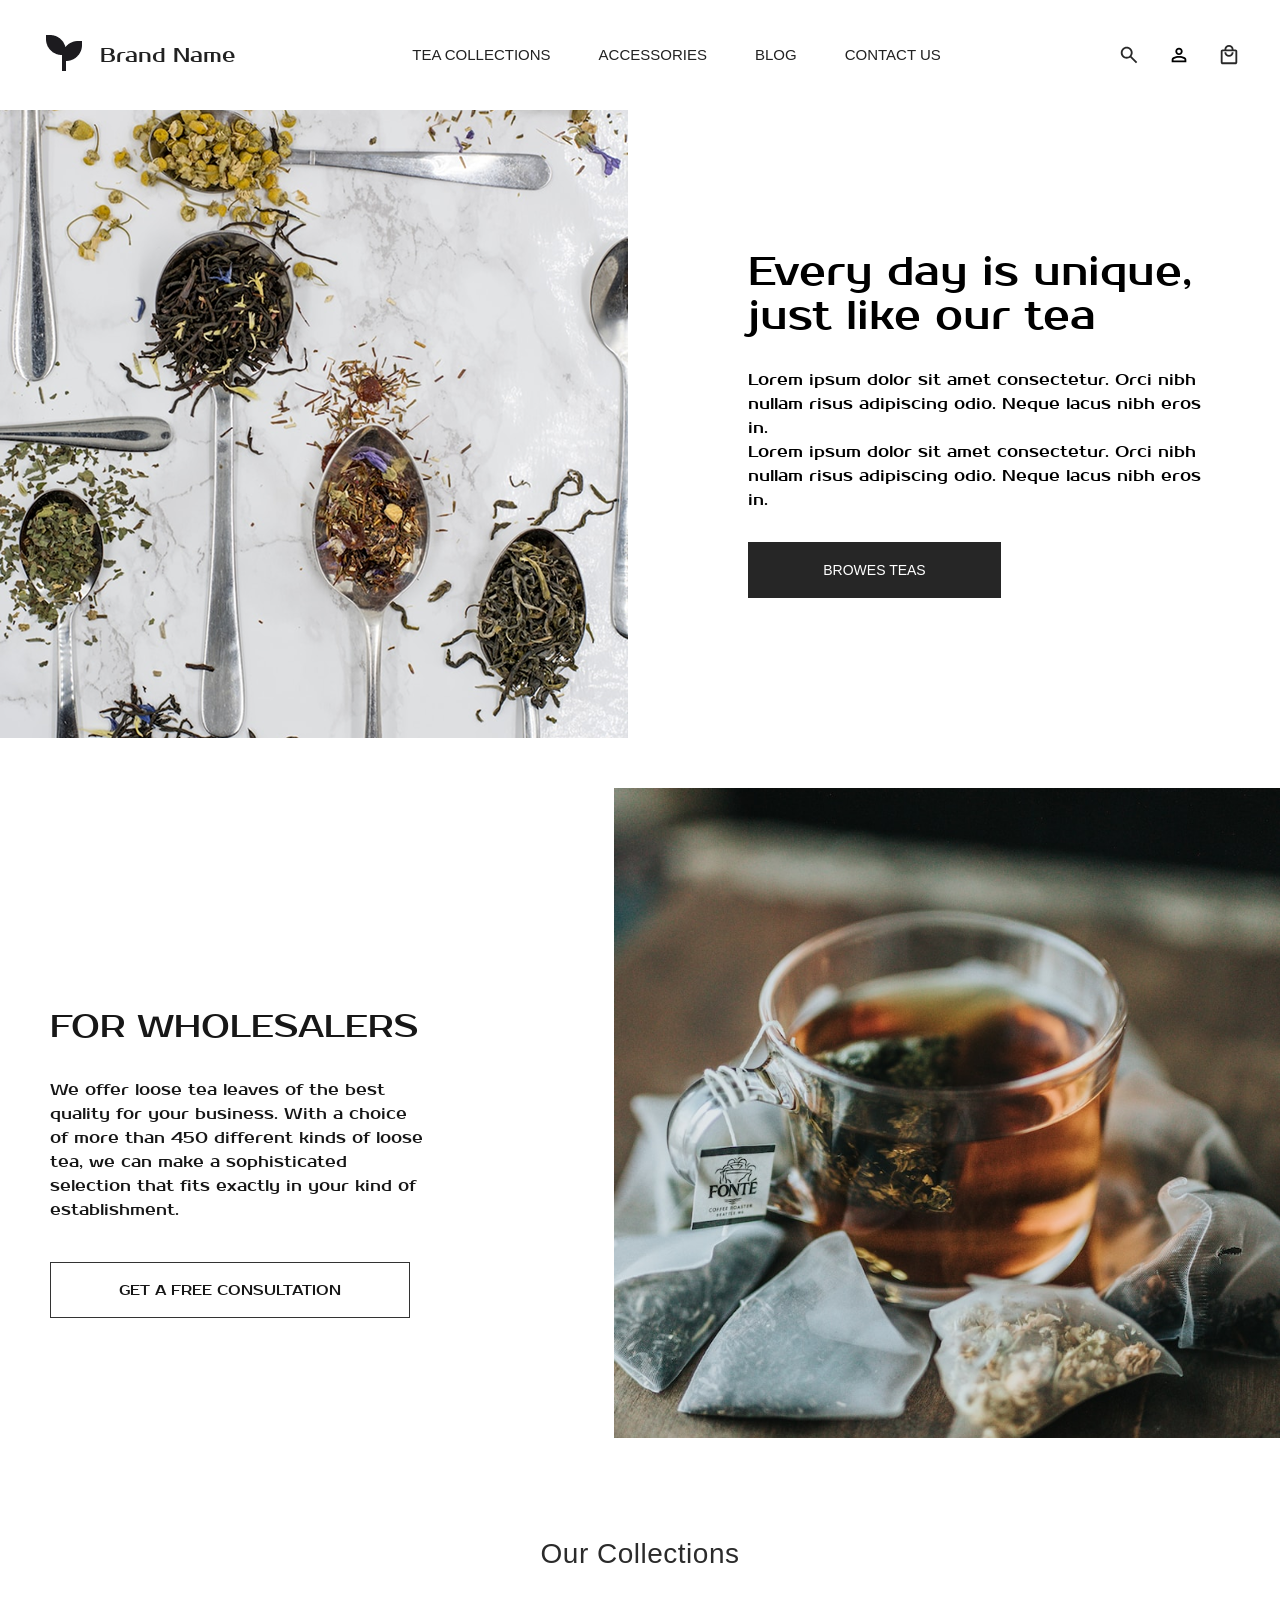
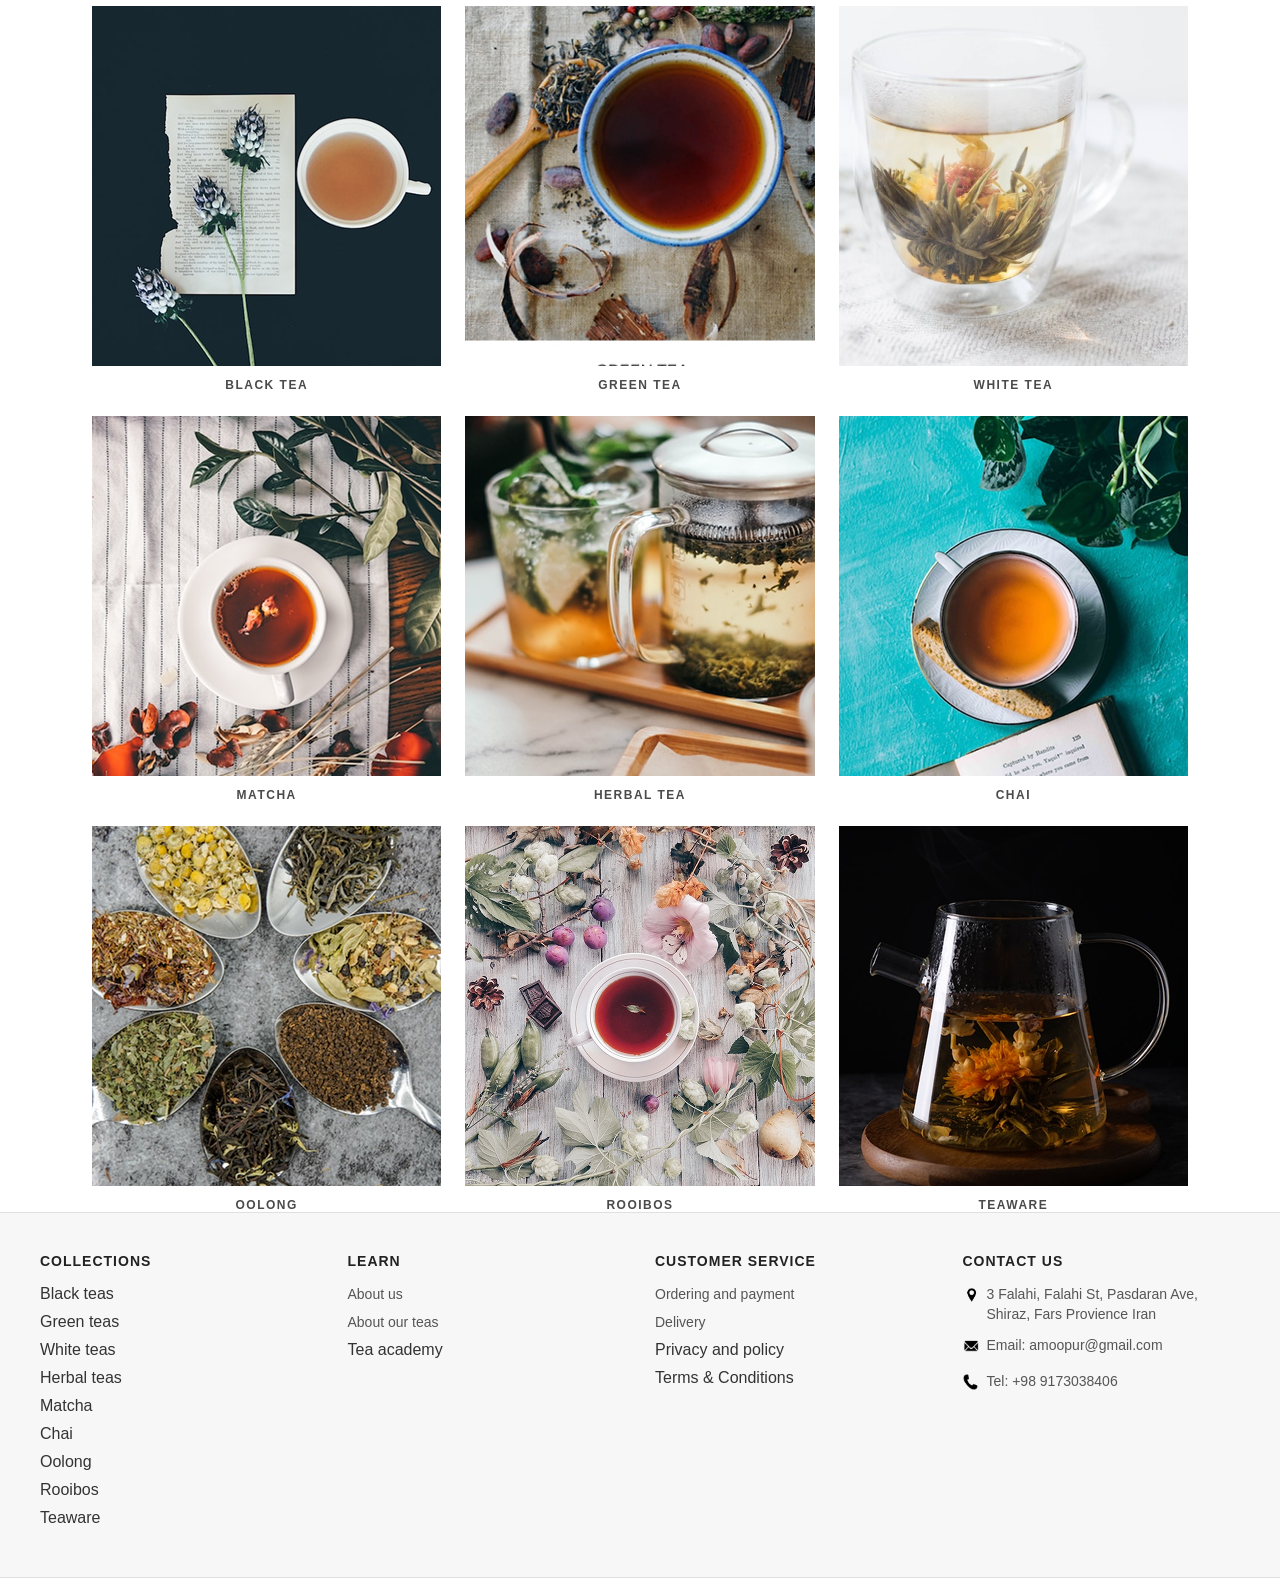
==== index.html @ a71cdf64 "feat: complete our collections section structure and images" ====
<!DOCTYPE html>
<html lang="en">

<head>
    <meta charset="UTF-8">
    <meta name="viewport" content="width=device-width, initial-scale=1.0">
    <meta name="description" content="Tea Brand  Web Site ">
    <title>Tea Brand</title>
    <link rel="icon" href="./favicon.png">
    <link rel="preconnect" href="https://fonts.googleapis.com">
<link rel="preconnect" href="https://fonts.gstatic.com" crossorigin>

<link href="https://fonts.googleapis.com/css2?family=Prosto+One&display=swap" rel="stylesheet">
    <link rel="stylesheet" href="./css/style.css">
</head>

<body>
    <header>
        <nav class="navbar">
            <div class="Logo">
              <a href="index.html">
                <img src="./images/header_image/logo.png" height="48" width="48" alt="logo image">
                
              </a> 
              <h1>Brand Name</h1> 
            </div>
            <ul class="links" >
                <li><a href="./pages/collections.html" target="_self">TEA COLLECTIONS</a></li>
                <li><a href="./pages/product.html" target="_self">ACCESSORIES</a></li>
                <li><a href="#" target="_self">BLOG</a></li>
                <li><a href="#contact" target="_self">CONTACT US</a></li>
            </ul>

            <div class="icons">

                <a href="#"> 
                    <img src="./images/header_image/Search.svg" alt="Search Icon">
                </a>
                <a href="./pages/account_page.html" target="_self">
                    <img src="./images/header_image/Person.svg" alt="Person Icon">
                </a>
                <a href="./pages/bag.html" target="_self">
                    <img src="./images/header_image/bag.svg" alt="Bag Icon">
                </a>

            </div>
        </nav>
    </header>
<main class="main-content">

  <section class="hero-section">
      <div class="hero-section-image">
        <img src="images/hero-section/Main Image.png" alt="Tea">
      </div>
      <div class="hero-section-content">
        <h1>Every day is unique, just like our tea</h1>
        <div class="paragraphs">
          <p>Lorem ipsum dolor sit amet consectetur. Orci nibh nullam risus adipiscing odio. Neque lacus nibh eros in.</p>
          <p>Lorem ipsum dolor sit amet consectetur. Orci nibh nullam risus adipiscing odio. Neque lacus nibh eros in.</p>
        </div>
        <a href="pages/collections.html">BROWES TEAS</a>
      </div>
    </section>
    
<section class="wholesalers-section">

    <div class="container">

        <div class="wholesalers-content">

            <h1 class="wholesalers-title">
                FOR WHOLESALERS
            </h1>

            <p class="wholesalers-text">
                We offer loose tea leaves of the best quality for your business.
                With a choice of more than 450 different kinds of loose tea,
                we can make a sophisticated selection that fits exactly in
                your kind of establishment.
            </p>

            <button class="btn btn-secondary">
                GET A FREE CONSULTATION
            </button>

        </div>

        <div class="wholesalers-image">

            <img
                src="./images/Landing_page_images/wholesalersimg.jpg"
                alt="A cup of fresh loose tea with tea bags"
            >

        </div>

    </div>

</section>
<!-- Our Collections Section -->
<section class="Our-collections">
  <div class="collections-container">
    <h2 class="collections-title">Our Collections</h2>
    
    <div class="collections-grid">
      <!-- 1. Black Tea -->
      <div class="collection-card">
        <div class="card-image">
          <img src="images/collection_page/BLACK.jpg" alt="Black Tea">
        </div>
        <p class="card-title">BLACK TEA</p>
      </div>

      <!-- 2. Green Tea -->
      <div class="collection-card">
        <div class="card-image">
          <img src="images/collection_page/GREEN TEA.jpg" alt="Green Tea">
        </div>
        <p class="card-title">GREEN TEA</p>
      </div>

      <!-- 3. White Tea -->
      <div class="collection-card">
        <div class="card-image">
          <img src="images/collection_page/WHITE TEA.jpg" alt="White Tea">
        </div>
        <p class="card-title">WHITE TEA</p>
      </div>

      <!-- 4. Matcha -->
      <div class="collection-card">
        <div class="card-image">
          <img src="images/collection_page/MATCHA.jpg" alt="Matcha">
        </div>
        <p class="card-title">MATCHA</p>
      </div>

      <!-- 5. Herbal Tea -->
      <div class="collection-card">
        <div class="card-image">
          <img src="images/collection_page/HERBAL TEA.jpg" alt="Herbal Tea">
        </div>
        <p class="card-title">HERBAL TEA</p>
      </div>

      <!-- 6. Chai -->
      <div class="collection-card">
        <div class="card-image">
          <img src="images/collection_page/CHAI.jpg" alt="Chai">
        </div>
        <p class="card-title">CHAI</p>
      </div>

      <!-- 7. Oolong -->
      <div class="collection-card">
        <div class="card-image">
          <img src="images/collection_page/OOLONG.jpg" alt="Oolong">
        </div>
        <p class="card-title">OOLONG</p>
      </div>

      <!-- 8. Rooibos -->
      <div class="collection-card">
        <div class="card-image">
          <img src="images/collection_page/ROOIBOS.jpg" alt="Rooibos">
        </div>
        <p class="card-title">ROOIBOS</p>
      </div>

      <!-- 9. Teaware -->
      <div class="collection-card">
        <div class="card-image">
          <img src="images/collection_page/TEAWARE.jpg" alt="Teaware">
        </div>
        <p class="card-title">TEAWARE</p>
      </div>
    </div>
  </div>
</section>
</main>

    <footer class="footer">
  <div class="footer-container">
    <div class="footer-column">
      <h3 class="footer-title">COLLECTIONS</h3>
      <ul class="footer-list">
        <li>Black teas</li>
        <li>Green teas</li>
        <li>White teas</li>
        <li>Herbal teas</li>
        <li>Matcha</li>
        <li>Chai</li>
        <li>Oolong</li>
        <li>Rooibos</li>
        <li>Teaware</li>
      </ul>
    </div>

    <div class="footer-column">
      <h3 class="footer-title">LEARN</h3>
      <ul class="footer-list">
        <li><a href="#">About us</a></li>
        <li><a href="#">About our teas</a></li>
        <li>Tea academy</li>
      </ul>
    </div>

    <div class="footer-column">
      <h3 class="footer-title">CUSTOMER SERVICE</h3>
      <ul class="footer-list">
        <li><a href="pages/payment.html">Ordering and payment</a></li>
        <li><a href="pages/delivery.html">Delivery</a></li>
        <li>Privacy and policy</li>
        <li>Terms & Conditions</li>
      </ul>
    </div>

    <div class="footer-column">
      <h3 class="footer-title">CONTACT US</h3>
      <div id="contact" class="contact-info">
        <p>
          <span class="icon"><img src="images/footer_images/location_icon.png" alt="location Icon" class="icon-image"></span>
          3 Falahi, Falahi St, Pasdaran Ave, Shiraz, Fars Provience Iran
        </p>
        <p>
          <span class="icon"><img src="images/footer_images/email_icon.png" alt="Emai Icon" class="icon-image"></span>
          Email: amoopur@gmail.com
        </p>
        <p>
          <span class="icon"><img src="images/footer_images/phone_icon.png" alt="Phone Icon" class="icon-image"></span>
          Tel: +98 9173038406
        </p>
      </div>
    </div>

  </div>
</footer>

 
</body>

</html>
---- css/style.css ----
* {
  margin: 0;
  padding: 0;
  box-sizing: border-box;
}

body {
  font-family: Arial, Helvetica, sans-serif;
  background: #ffffff;
  display: flex;
  flex-direction: column;
  min-height: 100vh;
}
.main-content {
  flex: 1;
}

/*  بداية القسم الخاص بمحمد بلحول */

/* Header */

header {
  width: 100%;
  height: 110px;
  background: #fff;
}

/* Navbar */

nav {
  max-width: 1200px;
  height: 100%;

  margin: auto;

  display: flex;
  justify-content: space-between;
  align-items: center;
}

/* Logo */

.Logo {
  display: flex;
  align-items: center;
  gap: 12px;
  text-decoration: none;
  color: #222;
}
.Logo:visited {
  color: #222;
}
.Logo:hover {
  opacity: 0.85;
  transition: 0.3s;
}
.Logo img {
  width: 48px;
  height: 48px;
}

.Logo h1 {
  font-size: 20px;
  font-weight: 500;
  color: #222;
  font-family: "Prosto One", sans-serif;
}

/* Links */

.links {
  list-style: none;

  display: flex;
  align-items: center;

  gap: 48px;
}

.links a {
  text-decoration: none;

  color: #222;

  font-size: 15px;

  font-weight: 500;

  transition: 0.3s;
}

.links a:hover {
  color: #777;
}

/* Icons */

.icons {
  display: flex;
  align-items: center;

  gap: 28px;
}

.icons a {
  display: flex;
  align-items: center;
  justify-content: center;
}

.icons img {
  width: 22px;
  height: 22px;

  transition: 0.3s;
}

.icons img:hover {
  transform: scale(1.1);
}
/*   نهاية القسم الخاص بمحمد بلحول */

/* بدية القسم الخاص ب عبدالرحمن بن بدر */

/* Hero section */

.hero-section {
  width: 1204px;
  min-height: 628px;
  display: flex;
  align-items: center;
  gap: 120px;
}

/* Hero Section Image */

.hero-section-image {
  flex: 0 0 auto;
  width: 628px;
  height: 628px;
}

.hero-section-image img {
  width: 100%;
  height: 100%;
  display: block;
}

/* Hero Section Content */

.hero-section-content {
  display: flex;
  flex-direction: column;
  width: 456px;
  margin-top: 136px;
  margin-bottom: 136px;
  gap: 30px;
}

/* Heading */

.hero-section-content h1 {
  margin: 0;
  font-size: 40px;
  font-weight: 500;
  line-height: 44px;
  width: 456px;
  height: 88px;
  font-family: "Prosto One", sans-serif;
}

/* paragraphs */

.hero-section-content p {
  margin: 0;
  font-size: 16px;
  font-family: "Prosto One", sans-serif;
  line-height: 1.5;
}

/* Button */

.hero-section-content a {
  display: flex;
  align-items: center;
  justify-content: center;
  width: 253px;
  height: 56px;
  box-sizing: border-box;
  background: #262626;
  color: #ffffff;
  text-decoration: none;
  font-family: "Manrope", sans-serif;
  font-size: 14px;
  line-height: 24px;
  font-weight: 400;
}

/* نهاية القسم الخاص ب عبدالرحمن بن بدر */

/*   بداية القسم الخاص لدعاء الكثيري */
.footer {
  background-color: #f7f7f7;
  padding: 40px 20px;
  font-family: Arial, sans-serif;
  border-top: 1px solid #e0e0e0;
  border-bottom: 1px solid #e0e0e0;
  color: #333;
}

.footer-container {
  max-width: 1200px;
  margin: 0 auto;
  display: flex;
  justify-content: space-between;
  gap: 30px;
  flex-wrap: wrap;
}

.footer-column {
  flex: 1;
  min-width: 200px;
}

.footer-title {
  font-size: 14px;
  font-weight: 700;
  letter-spacing: 1px;
  text-transform: uppercase;
  margin-bottom: 16px;
  color: #222;
}

.footer-list {
  list-style: none;
  padding: 0;
  margin: 0;
}

.footer-list li {
  margin-bottom: 10px;
}

.footer-list a {
  text-decoration: none;
  color: #555;
  font-size: 14px;
  transition: color 0.2s ease;
}

.footer-list a:hover {
  color: #000;
}

.contact-info p {
  display: flex;
  align-items: flex-start;
  gap: 8px;
  font-size: 14px;
  color: #555;
  margin: 0 0 12px 0;
  line-height: 1.4;
}

.contact-info a {
  text-decoration: none;
  color: #555;
}

.contact-info a:hover {
  color: #000;
}

.contact-info .icon {
  font-size: 14px;
}
.icon-image {
  width: 16px;
  height: 16px;
  object-fit: contain;
  margin-top: 2px;
}

/*   نهاية القسم الخاص لدعاء الكثيري */

/*   بداية القسم الخاص بالشيماء بكير */

.wholesalers-section {
  width: 100%;
  height: 750px;
}

.wholesalers-section .container {
  width: 100%;
  height: 100%;
  margin-top: 50px;
  display: grid;
  grid-template-columns: 48% 52%;
}

.wholesalers-content {
  display: flex;
  flex-direction: column;
  justify-content: center;
  padding-left: 50px;
}

.wholesalers-title {
  margin: 0 0 32px;

  font-family: "Prosto One", sans-serif;

  font-size: 32px;
  font-weight: 400;

  line-height: 1.2;

  color: #171717;
}

.wholesalers-text {
  width: 380px;

  margin: 0 0 40px;

  font-family: "Prosto One", sans-serif;

  font-size: 16px;
  line-height: 1.5;

  color: #171717;
}

.btn-secondary {
  width: 360px;
  height: 56px;

  border: 1px solid #333;
  background: transparent;

  font-family: "Prosto One", sans-serif;

  font-size: 14px;
  font-weight: 400;

  color: #171717;

  cursor: pointer;
}

.wholesalers-image {
  width: 100%;
  height: 650px;
}

.wholesalers-image img {
  width: 100%;
  height: 100%;

  display: block;

  object-fit: cover;
  object-position: center;
}
/*   نهاية القسم الخاص بالشيماء بكير */
/*  بداية القسم الخاص ب امنية */
/* ==========================================
   MY BAG & ORDER SUMMARY SECTION
   ========================================== */

.checkout-bag-section {
  max-width: 1100px;
  margin: 40px auto;
  padding: 0 20px;
  font-family: Arial, sans-serif;
  color: #333;
}

.steps-nav {
  display: flex;
  align-items: center;
  justify-content: space-between;
  margin-bottom: 40px;
}

.step {
  font-size: 13px;
  color: #aaa;
  letter-spacing: 0.5px;
}

.step.active {
  color: #000;
  font-weight: bold;
}

.step-divider {
  flex: 1;
  height: 1px;
  background-color: #ddd;
  margin: 0 20px;
}

.bag-content {
  display: flex;
  gap: 50px;
  align-items: flex-start;
}

.cart-left {
  flex: 1.8;
}

.cart-item {
  display: flex;
  align-items: center;
  justify-content: space-between;
  padding: 15px 0;
  border-bottom: 1px solid #eee;
  gap: 15px;
}

.item-img {
  width: 55px;
  height: 55px;
  object-fit: cover;
  border-radius: 4px;
}

.item-info {
  flex: 1;
}

.item-title {
  font-size: 13px;
  margin: 0 0 6px 0;
  line-height: 1.3;
}

.remove-btn {
  background: none;
  border: none;
  color: #888;
  font-size: 10px;
  cursor: pointer;
  padding: 0;
  text-decoration: underline;
}

.item-qty {
  display: flex;
  align-items: center;
  gap: 10px;
  font-size: 13px;
}

.item-qty button {
  background: none;
  border: none;
  cursor: pointer;
  font-size: 14px;
  color: #555;
}

.item-price {
  font-size: 13px;
  font-weight: bold;
  min-width: 50px;
  text-align: right;
}

.subtotal-row {
  display: flex;
  justify-content: space-between;
  padding: 25px 0;
  font-size: 13px;
}

.subtotal-price {
  font-weight: bold;
}

.back-btn {
  display: inline-block;
  padding: 10px 22px;
  border: 1px solid #333;
  color: #333;
  text-decoration: none;
  font-size: 11px;
  font-weight: bold;
  letter-spacing: 0.5px;
  margin-top: 10px;
}

.order-summary {
  flex: 1;
  background-color: #f6f6f4;
  padding: 30px;
  box-sizing: border-box;
}

.order-summary h2 {
  font-size: 16px;
  margin-top: 0;
  margin-bottom: 25px;
  font-weight: normal;
}

.summary-line {
  display: flex;
  justify-content: space-between;
  font-size: 12px;
  margin-bottom: 12px;
  color: #555;
}

.summary-line.total {
  font-size: 14px;
  font-weight: bold;
  color: #000;
}

.divider {
  border: none;
  border-top: 1px solid #e0e0e0;
  margin: 15px 0;
}

.shipping-info {
  font-size: 11px;
  color: #777;
  margin: 20px 0;
}

.checkout-btn {
  width: 100%;
  padding: 12px;
  background-color: #2b3339;
  color: #fff;
  border: none;
  font-size: 11px;
  font-weight: bold;
  letter-spacing: 1px;
  cursor: pointer;
}
/*   نهاية القسم الخاص ب امنية */
/*  بداية القسم الخاص ب مليون */
/* ==========================================
   Our Collections Section
   ========================================== */
.our-collections {
  width: 100%;
  padding: 60px 0;
  background-color: #ffffff;
}

.collections-container {
  max-width: 1128px;
  margin: 0 auto;
  padding: 0 16px;
}

.collections-title {
  text-align: center;
  font-size: 28px;
  font-weight: 500;
  color: #2b2b2b;
  margin-bottom: 36px;
  letter-spacing: 0.5px;
}

.collections-grid {
  display: grid;
  grid-template-columns: repeat(3, 1fr);
  gap: 24px;
}

.collection-card {
  display: flex;
  flex-direction: column;
  align-items: center;
  cursor: pointer;
  transition: transform 0.2s ease-in-out;
}

.collection-card:hover {
  transform: translateY(-4px);
}

.card-image {
  width: 100%;
  height: 360px;
  overflow: hidden;
  background-color: #f8f8f8;
}

.card-image img {
  width: 100%;
  height: 100%;
  object-fit: cover;
  display: block;
}

.card-title {
  margin-top: 12px;
  font-size: 12px;
  font-weight: 600;
  letter-spacing: 1.5px;
  color: #4a4a4a;
  text-transform: uppercase;
}

/* التجاوب مع الشاشات الصغيرة (Responsive) */
@media (max-width: 900px) {
  .collections-grid {
    grid-template-columns: repeat(2, 1fr);
  }
}

@media (max-width: 576px) {
  .collections-grid {
    grid-template-columns: 1fr;
  }
  .card-image {
    height: 280px;
  }
}/* نهاية القسم الخاص ب مليون */
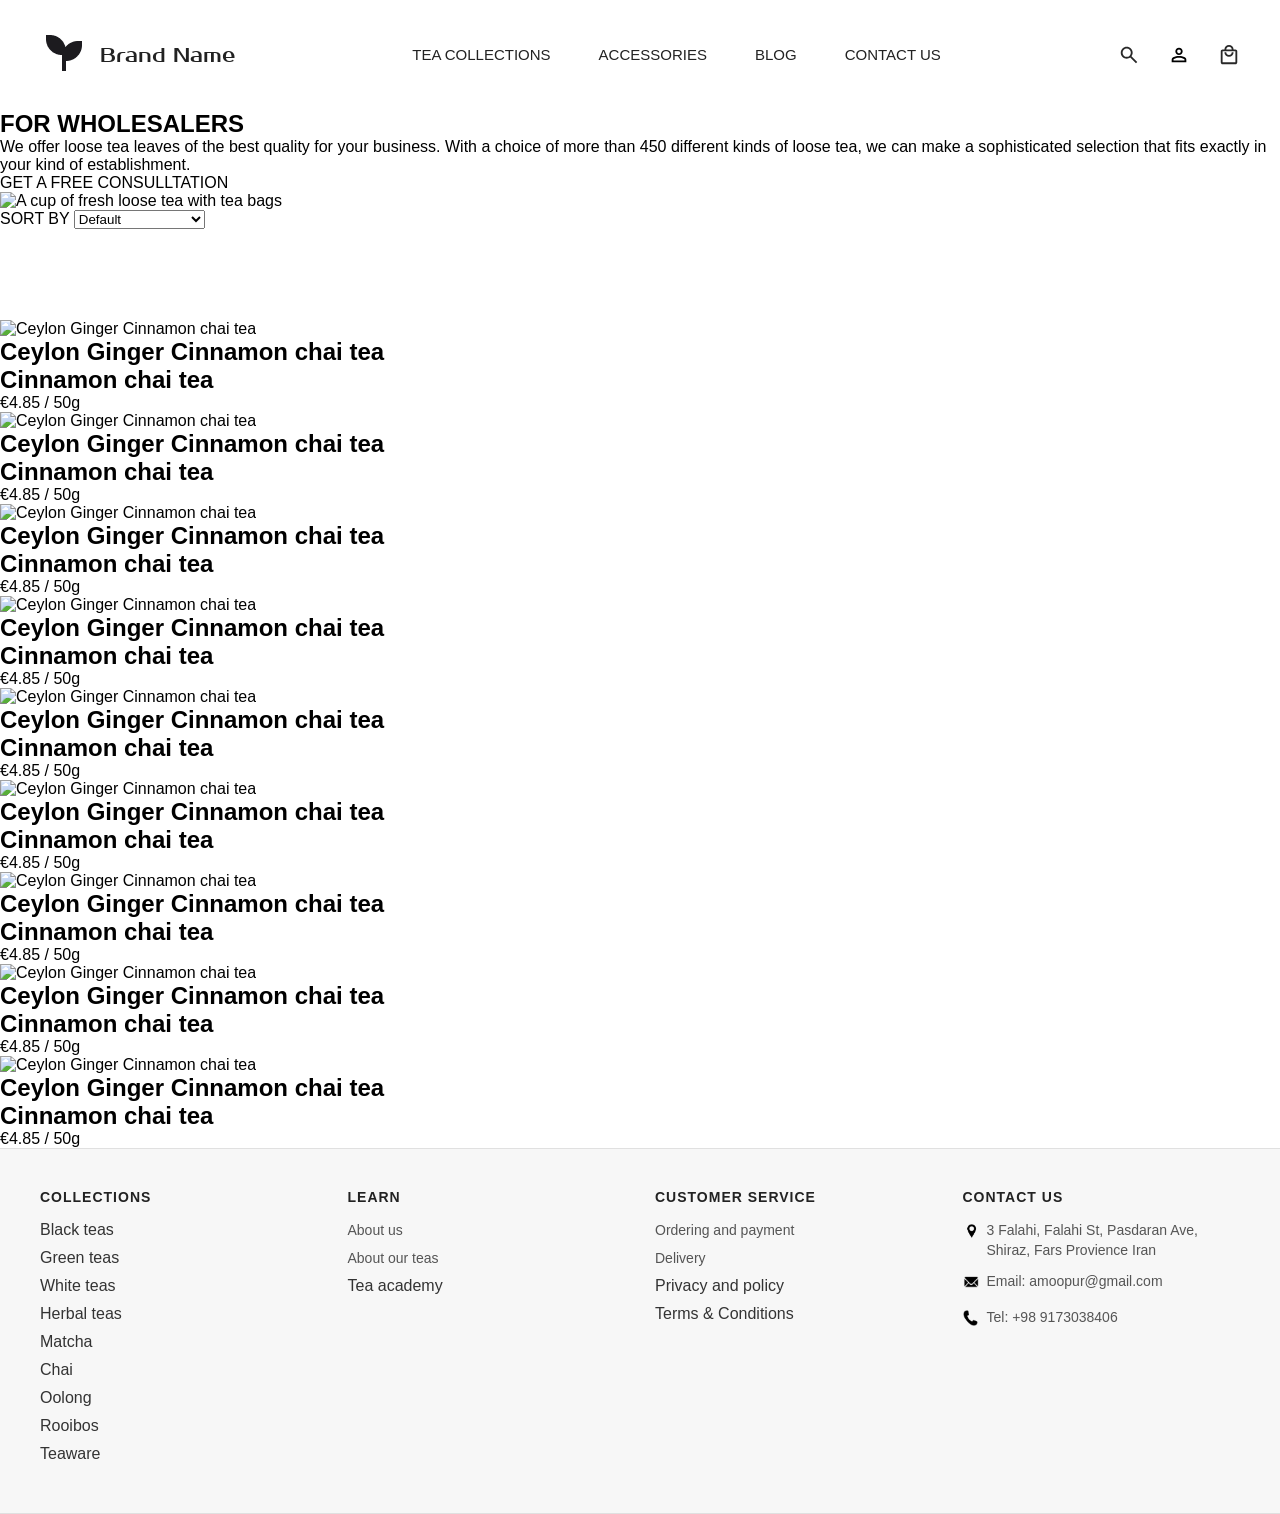
==== commit ff423f1a: "edit Collections/Expand menu" ====
--- a/index.html
+++ b/index.html
@@ -47,139 +47,147 @@
         </nav>
     </header>
 <main class="main-content">
-
-  <section class="hero-section">
-      <div class="hero-section-image">
-        <img src="images/hero-section/Main Image.png" alt="Tea">
-      </div>
-      <div class="hero-section-content">
-        <h1>Every day is unique, just like our tea</h1>
-        <div class="paragraphs">
-          <p>Lorem ipsum dolor sit amet consectetur. Orci nibh nullam risus adipiscing odio. Neque lacus nibh eros in.</p>
-          <p>Lorem ipsum dolor sit amet consectetur. Orci nibh nullam risus adipiscing odio. Neque lacus nibh eros in.</p>
-        </div>
-        <a href="pages/collections.html">BROWES TEAS</a>
-      </div>
-    </section>
-    
-<section class="wholesalers-section">
-
-    <div class="container">
-
-        <div class="wholesalers-content">
-
-            <h1 class="wholesalers-title">
-                FOR WHOLESALERS
-            </h1>
-
-            <p class="wholesalers-text">
-                We offer loose tea leaves of the best quality for your business.
-                With a choice of more than 450 different kinds of loose tea,
-                we can make a sophisticated selection that fits exactly in
-                your kind of establishment.
-            </p>
-
-            <button class="btn btn-secondary">
-                GET A FREE CONSULTATION
-            </button>
-
-        </div>
-
-        <div class="wholesalers-image">
-
-            <img
-                src="./images/Landing_page_images/wholesalersimg.jpg"
-                alt="A cup of fresh loose tea with tea bags"
-            >
-
-        </div>
-
-    </div>
-
-</section>
-<!-- Our Collections Section -->
-<section class="Our-collections">
-  <div class="collections-container">
-    <h2 class="collections-title">Our Collections</h2>
-    
-    <div class="collections-grid">
-      <!-- 1. Black Tea -->
-      <div class="collection-card">
-        <div class="card-image">
-          <img src="images/collection_page/BLACK.jpg" alt="Black Tea">
-        </div>
-        <p class="card-title">BLACK TEA</p>
-      </div>
-
-      <!-- 2. Green Tea -->
-      <div class="collection-card">
-        <div class="card-image">
-          <img src="images/collection_page/GREEN TEA.jpg" alt="Green Tea">
-        </div>
-        <p class="card-title">GREEN TEA</p>
-      </div>
-
-      <!-- 3. White Tea -->
-      <div class="collection-card">
-        <div class="card-image">
-          <img src="images/collection_page/WHITE TEA.jpg" alt="White Tea">
-        </div>
-        <p class="card-title">WHITE TEA</p>
-      </div>
-
-      <!-- 4. Matcha -->
-      <div class="collection-card">
-        <div class="card-image">
-          <img src="images/collection_page/MATCHA.jpg" alt="Matcha">
-        </div>
-        <p class="card-title">MATCHA</p>
-      </div>
-
-      <!-- 5. Herbal Tea -->
-      <div class="collection-card">
-        <div class="card-image">
-          <img src="images/collection_page/HERBAL TEA.jpg" alt="Herbal Tea">
-        </div>
-        <p class="card-title">HERBAL TEA</p>
-      </div>
-
-      <!-- 6. Chai -->
-      <div class="collection-card">
-        <div class="card-image">
-          <img src="images/collection_page/CHAI.jpg" alt="Chai">
-        </div>
-        <p class="card-title">CHAI</p>
-      </div>
-
-      <!-- 7. Oolong -->
-      <div class="collection-card">
-        <div class="card-image">
-          <img src="images/collection_page/OOLONG.jpg" alt="Oolong">
-        </div>
-        <p class="card-title">OOLONG</p>
-      </div>
-
-      <!-- 8. Rooibos -->
-      <div class="collection-card">
-        <div class="card-image">
-          <img src="images/collection_page/ROOIBOS.jpg" alt="Rooibos">
-        </div>
-        <p class="card-title">ROOIBOS</p>
-      </div>
-
-      <!-- 9. Teaware -->
-      <div class="collection-card">
-        <div class="card-image">
-          <img src="images/collection_page/TEAWARE.jpg" alt="Teaware">
-        </div>
-        <p class="card-title">TEAWARE</p>
-      </div>
-    </div>
-  </div>
+<section class="wholesalres-section">
+<div class="container">
+
+<div class="wholesalres-content">
+ <h1 class="wholesalres-title">FOR WHOLESALERS</h1> 
+ <p class="wholesalres-text">We offer loose tea leaves of the best quality for your business. With a choice of more than 450 different kinds of loose tea, we can make a sophisticated selection that fits exactly in your kind of establishment. </p>
+ <a herf="#" class="btn btn-secondery">GET A FREE CONSULLTATION </a>
+</div>
+
+<div class="wholesalres-image">
+ <img src="tea-brand-webSite\images\Landing_page_images\wholesalersimg.jpg" alt="A cup of fresh loose tea with tea bags">
+</div>
+<section class="products-section">
+
+  <header class="products-header">
+    <form action="/products" method="GET" class="sort-form">
+      <label for="sort-select">SORT BY</label>
+      <select name="sort" id="sort-select">
+        <option value="default">Default</option>
+        <option value="price-low">Price: Low to High</option>
+        <option value="price-high">Price: High to Low</option>
+      </select>
+    </form>
+  </header>
+ <div class="products-grid">
+
+    <article class="product-card">
+      <figure class="product-image-holder">
+        <img src="images\Collections_expand_menu\f7e2d5f6f7350646e4476c4c9d42d996d6dafc6e (2).jpg" alt="Ceylon Ginger Cinnamon chai tea" loading="lazy">
+      </figure>
+      <div class="product-info">
+        <h2 class="product-title">
+          <p>Ceylon Ginger Cinnamon chai tea <br>Cinnamon chai tea</p>
+        </h2>
+        <p class="product-price">
+          <data value="4.85">€4.85</data> / 50g
+        </p>
+      </div>
+    </article>
+    <article class="product-card">
+      <figure class="product-image-holder">
+        <img src="images\Collections_expand_menu\b4e0b0a2d86e836745384642dd5d6e81114fe8e9.jpg" alt="Ceylon Ginger Cinnamon chai tea" loading="lazy">
+      </figure>
+      <div class="product-info">
+        <h2 class="product-title">
+          <p>Ceylon Ginger Cinnamon chai tea <br>Cinnamon chai tea</p>
+        </h2>
+        <p class="product-price">
+          <data value="4.85">€4.85</data> / 50g
+        </p>
+      </div>
+    </article>
+     <article class="product-card">
+      <figure class="product-image-holder">
+        <img src="images\Collections_expand_menu\9a4fffd9f97e5772103a8ee42aa44d55fc3502fe.jpg" alt="Ceylon Ginger Cinnamon chai tea" loading="lazy">
+      </figure>
+      <div class="product-info">
+        <h2 class="product-title">
+          <p>Ceylon Ginger Cinnamon chai tea <br>Cinnamon chai tea</p>
+        </h2>
+        <p class="product-price">
+          <data value="4.85">€4.85</data> / 50g
+        </p>
+      </div>
+    </article> <article class="product-card">
+      <figure class="product-image-holder">
+        <img src="images\Collections_expand_menu\5f1a927376b15326d00dd6352a8c3829777b7317.jpg" alt="Ceylon Ginger Cinnamon chai tea" loading="lazy">
+      </figure>
+      <div class="product-info">
+        <h2 class="product-title">
+          <p>Ceylon Ginger Cinnamon chai tea <br>Cinnamon chai tea</p>
+        </h2>
+        <p class="product-price">
+          <data value="4.85">€4.85</data> / 50g
+        </p>
+      </div>
+    </article> <article class="product-card">
+      <figure class="product-image-holder">
+        <img src="images\Collections_expand_menu\09469c9e3b5da6d35e0104b7002a7a1a5913c7cf.jpg" alt="Ceylon Ginger Cinnamon chai tea" loading="lazy">
+      </figure>
+      <div class="product-info">
+        <h2 class="product-title">
+          <p>Ceylon Ginger Cinnamon chai tea <br>Cinnamon chai tea</p>
+        </h2>
+        <p class="product-price">
+          <data value="4.85">€4.85</data> / 50g
+        </p>
+      </div>
+    </article> <article class="product-card">
+      <figure class="product-image-holder">
+        <img src="images\Collections_expand_menu\6074db379325c1a8c0e38ad1f03ee559ae105de1.jpg" alt="Ceylon Ginger Cinnamon chai tea" loading="lazy">
+      </figure>
+      <div class="product-info">
+        <h2 class="product-title">
+          <p>Ceylon Ginger Cinnamon chai tea <br>Cinnamon chai tea</p>
+        </h2>
+        <p class="product-price">
+          <data value="4.85">€4.85</data> / 50g
+        </p>
+      </div>
+    </article> <article class="product-card">
+      <figure class="product-image-holder">
+        <img src="images\Collections_expand_menu\1335af74361420c7e1f252f39fb2ed888f99902f.jpg" alt="Ceylon Ginger Cinnamon chai tea" loading="lazy">
+      </figure>
+      <div class="product-info">
+        <h2 class="product-title">
+          <p>Ceylon Ginger Cinnamon chai tea <br>Cinnamon chai tea</p>
+        </h2>
+        <p class="product-price">
+          <data value="4.85">€4.85</data> / 50g
+        </p>
+      </div>
+    </article> <article class="product-card">
+      <figure class="product-image-holder">
+        <img src="images\Collections_expand_menu\b4e0b0a2d86e836745384642dd5d6e81114fe8e9.jpg" alt="Ceylon Ginger Cinnamon chai tea" loading="lazy">
+      </figure>
+      <div class="product-info">
+        <h2 class="product-title">
+          <p>Ceylon Ginger Cinnamon chai tea <br>Cinnamon chai tea</p>
+        </h2>
+        <p class="product-price">
+          <data value="4.85">€4.85</data> / 50g
+        </p>
+      </div>
+    </article> <article class="product-card">
+      <figure class="product-image-holder">
+        <img src="images\Collections_expand_menu\f7e2d5f6f7350646e4476c4c9d42d996d6dafc6e (2).jpg " alt="Ceylon Ginger Cinnamon chai tea" loading="lazy">
+      </figure>
+      <div class="product-info">
+        <h2 class="product-title">
+          <p>Ceylon Ginger Cinnamon chai tea <br>Cinnamon chai tea</p>
+        </h2>
+        <p class="product-price">
+          <data value="4.85">€4.85</data> / 50g
+        </p>
+      </div>
+    </article>
+</div>
 </section>
 </main>
-
-    <footer class="footer">
+ <footer class="footer">
   <div class="footer-container">
     <div class="footer-column">
       <h3 class="footer-title">COLLECTIONS</h3>
@@ -236,7 +244,6 @@
   </div>
 </footer>
 
- 
 </body>
 
 </html>
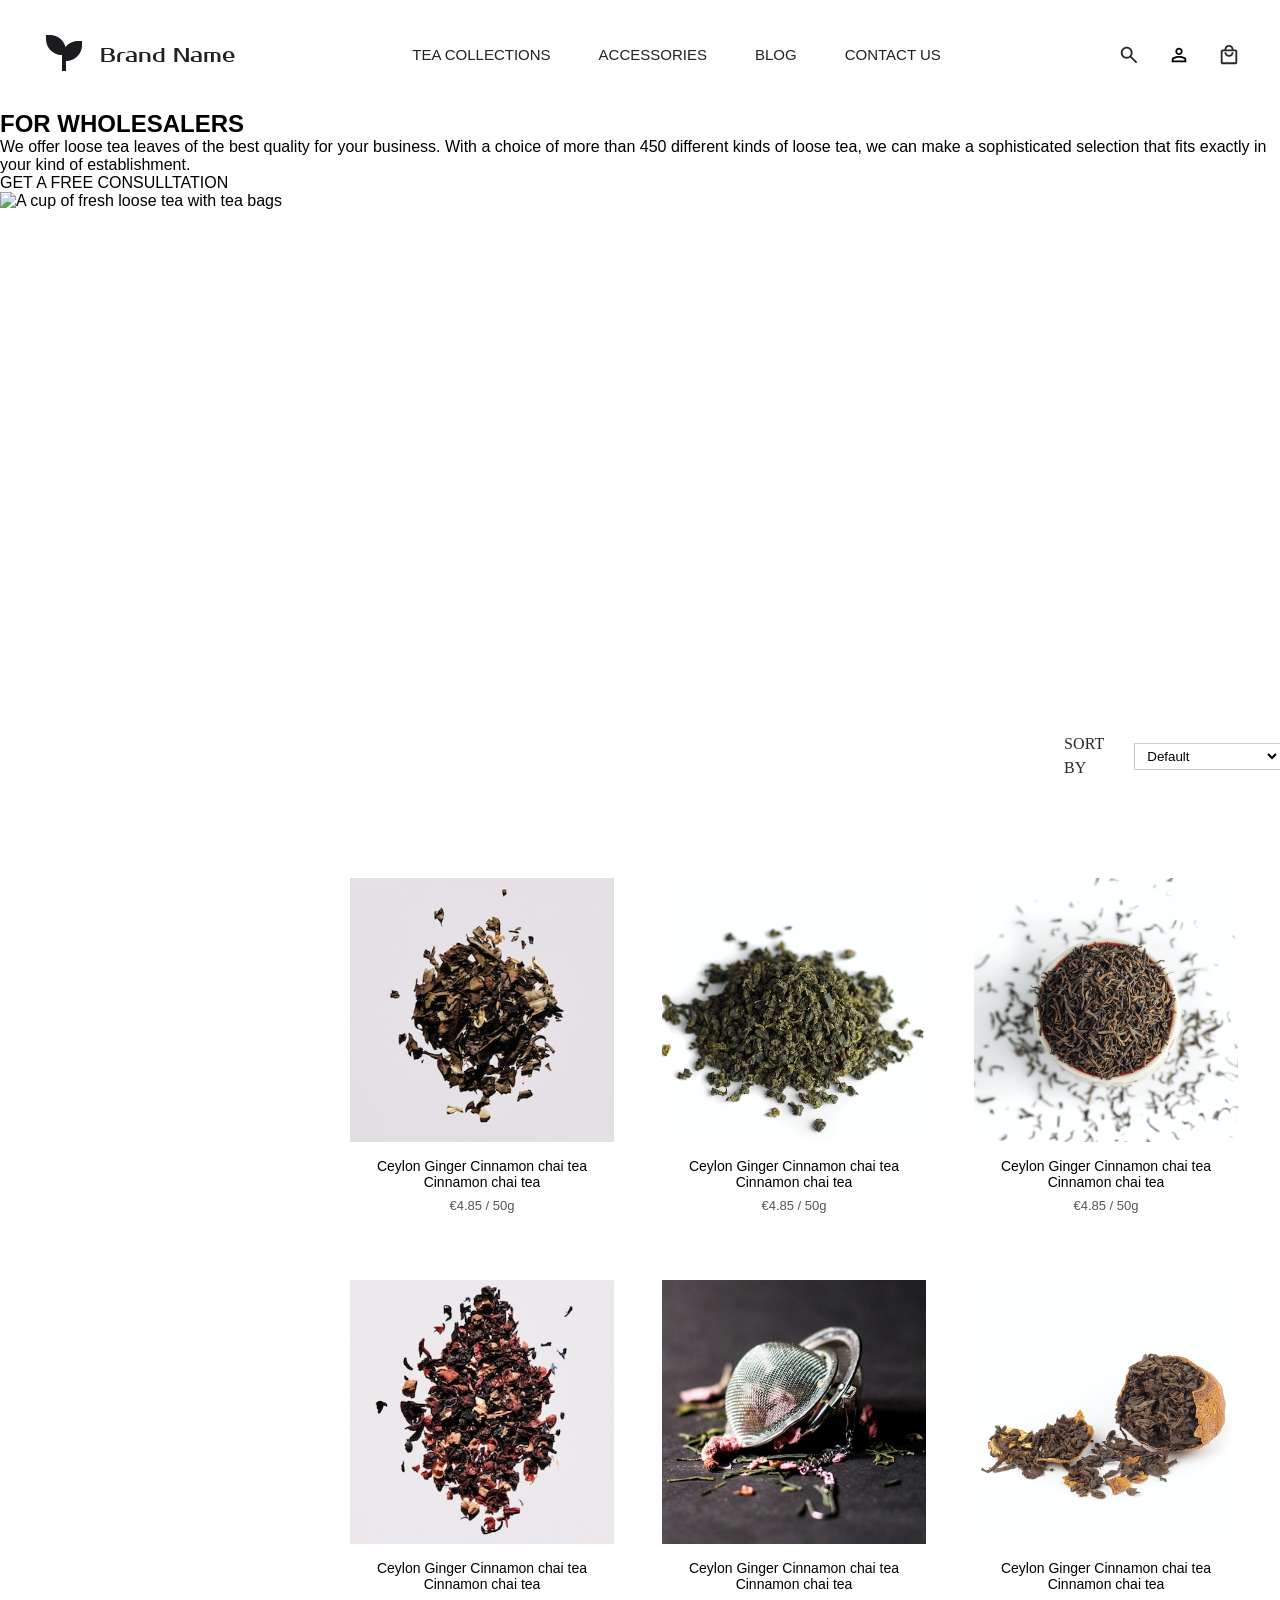
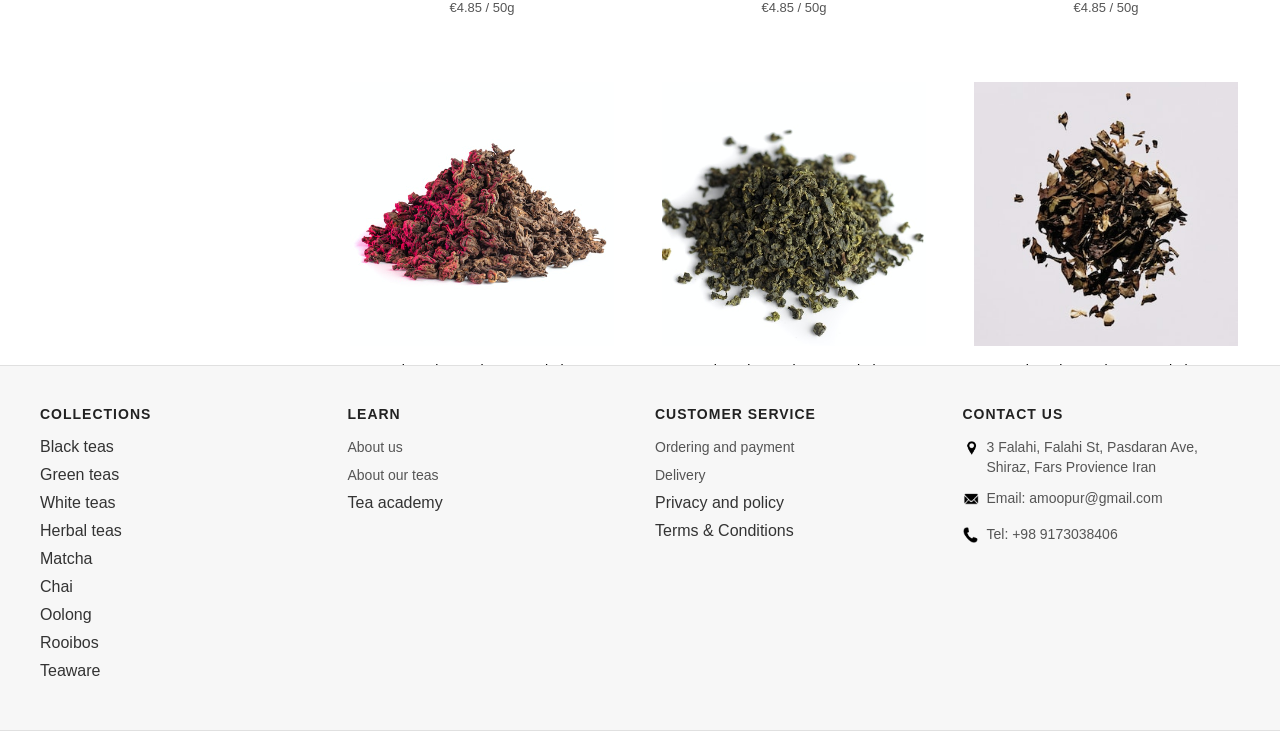
==== commit e1e7900e: "edit Collections/Expand menu" ====
--- a/index.html
+++ b/index.html
@@ -46,6 +46,7 @@
             </div>
         </nav>
     </header>
+
 <main class="main-content">
 <section class="wholesalres-section">
 <div class="container">
@@ -60,6 +61,7 @@
  <img src="tea-brand-webSite\images\Landing_page_images\wholesalersimg.jpg" alt="A cup of fresh loose tea with tea bags">
 </div>
 <section class="products-section">
+<!-- بداية القسم الخاص ب عبدالله بافضل -->
 
   <header class="products-header">
     <form action="/products" method="GET" class="sort-form">
@@ -187,6 +189,8 @@
 </div>
 </section>
 </main>
+<!-- نهاية القسم الخاص ب عبدالله بافضل -->
+ 
  <footer class="footer">
   <div class="footer-container">
     <div class="footer-column">
--- a/css/style.css
+++ b/css/style.css
@@ -119,84 +119,6 @@
   transform: scale(1.1);
 }
 /*   نهاية القسم الخاص بمحمد بلحول */
-
-/* بدية القسم الخاص ب عبدالرحمن بن بدر */
-
-/* Hero section */
-
-.hero-section {
-  width: 1204px;
-  min-height: 628px;
-  display: flex;
-  align-items: center;
-  gap: 120px;
-}
-
-/* Hero Section Image */
-
-.hero-section-image {
-  flex: 0 0 auto;
-  width: 628px;
-  height: 628px;
-}
-
-.hero-section-image img {
-  width: 100%;
-  height: 100%;
-  display: block;
-}
-
-/* Hero Section Content */
-
-.hero-section-content {
-  display: flex;
-  flex-direction: column;
-  width: 456px;
-  margin-top: 136px;
-  margin-bottom: 136px;
-  gap: 30px;
-}
-
-/* Heading */
-
-.hero-section-content h1 {
-  margin: 0;
-  font-size: 40px;
-  font-weight: 500;
-  line-height: 44px;
-  width: 456px;
-  height: 88px;
-  font-family: "Prosto One", sans-serif;
-}
-
-/* paragraphs */
-
-.hero-section-content p {
-  margin: 0;
-  font-size: 16px;
-  font-family: "Prosto One", sans-serif;
-  line-height: 1.5;
-}
-
-/* Button */
-
-.hero-section-content a {
-  display: flex;
-  align-items: center;
-  justify-content: center;
-  width: 253px;
-  height: 56px;
-  box-sizing: border-box;
-  background: #262626;
-  color: #ffffff;
-  text-decoration: none;
-  font-family: "Manrope", sans-serif;
-  font-size: 14px;
-  line-height: 24px;
-  font-weight: 400;
-}
-
-/* نهاية القسم الخاص ب عبدالرحمن بن بدر */
 
 /*   بداية القسم الخاص لدعاء الكثيري */
 .footer {
@@ -284,344 +206,101 @@
 /*   نهاية القسم الخاص لدعاء الكثيري */
 
 /*   بداية القسم الخاص بالشيماء بكير */
-
-.wholesalers-section {
+.wholesalers-section .container{
+display: flex;
+align-items: center;
+gap:2rem;
+}
+.wholesalers-content,
+ .wholesalers-image{
+flex:1;
+}
+.wholesalers-image img{
   width: 100%;
-  height: 750px;
-}
-
-.wholesalers-section .container {
-  width: 100%;
-  height: 100%;
-  margin-top: 50px;
+  height: auto;
+  display: block;
+}
+/*   نهاية القسم الخاص بالشيماء بكير */
+/*   بداية القسم الخاص ب عبدالله بافضل */
+
+.products-section {
+  width: 840px;
+  margin-left: 350px;
+  margin-top: 534px;
+  height: 1221px;
+}
+.products-header {
+  display: flex;
+  justify-content: flex-end; 
+  margin-bottom: 24px;
+}
+
+.sort-form {
+  font-weight: 500;
+  display: flex;
+  flex-flow: HORIZONTAL;
+  width: 126px;
+  height: 24px;
+  align-items: center;
+  gap: 30px;
+  font-family: Montserrat;
+  font-size: 16px;
+  letter-spacing: 0.15px;
+  line-height: 24px;
+  color: #282828;
+}
+
+.sort-form select {
+      padding-left: 364px;
+
+  border: 1px solid #ccc;
+  padding: 4px 8px;
+  background-color: transparent;
+  cursor: pointer;
+}
+.products-grid {
+  padding-right: 600px;
+
+  width: 840px;
+  height: 1,158px;
   display: grid;
-  grid-template-columns: 48% 52%;
-}
-
-.wholesalers-content {
-  display: flex;
+  grid-template-columns: repeat(3, 1fr); 
+  gap: 48px; 
+}
+.product-card {
+  display:block;
   flex-direction: column;
-  justify-content: center;
-  padding-left: 50px;
-}
-
-.wholesalers-title {
-  margin: 0 0 32px;
-
-  font-family: "Prosto One", sans-serif;
-
-  font-size: 32px;
+  text-align: center;
+  width: 264px;
+  height: 354px;
+}
+.product-image-holder {
+  margin: 0 0 16px 0;
+  background-color: #f5f5f5;
+}
+
+.product-image-holder img {
+  width:264px;
+  height: 264px;
+  display: block;
+  object-fit: cover;
+}
+
+.product-title {
+  font-size: 14px;
   font-weight: 400;
-
-  line-height: 1.2;
-
-  color: #171717;
-}
-
-.wholesalers-text {
-  width: 380px;
-
-  margin: 0 0 40px;
-
-  font-family: "Prosto One", sans-serif;
-
-  font-size: 16px;
-  line-height: 1.5;
-
-  color: #171717;
-}
-
-.btn-secondary {
-  width: 360px;
-  height: 56px;
-
-  border: 1px solid #333;
-  background: transparent;
-
-  font-family: "Prosto One", sans-serif;
-
-  font-size: 14px;
-  font-weight: 400;
-
-  color: #171717;
-
-  cursor: pointer;
-}
-
-.wholesalers-image {
-  width: 100%;
-  height: 650px;
-}
-
-.wholesalers-image img {
-  width: 100%;
-  height: 100%;
-
-  display: block;
-
-  object-fit: cover;
-  object-position: center;
-}
-/*   نهاية القسم الخاص بالشيماء بكير */
-/*  بداية القسم الخاص ب امنية */
-/* ==========================================
-   MY BAG & ORDER SUMMARY SECTION
-   ========================================== */
-
-.checkout-bag-section {
-  max-width: 1100px;
-  margin: 40px auto;
-  padding: 0 20px;
-  font-family: Arial, sans-serif;
-  color: #333;
-}
-
-.steps-nav {
-  display: flex;
-  align-items: center;
-  justify-content: space-between;
-  margin-bottom: 40px;
-}
-
-.step {
+  margin: 0 0 8px 0;
+}
+
+.product-title a {
+  text-decoration: none;
+  color: #222;
+}
+
+.product-price {
   font-size: 13px;
-  color: #aaa;
-  letter-spacing: 0.5px;
-}
-
-.step.active {
-  color: #000;
-  font-weight: bold;
-}
-
-.step-divider {
-  flex: 1;
-  height: 1px;
-  background-color: #ddd;
-  margin: 0 20px;
-}
-
-.bag-content {
-  display: flex;
-  gap: 50px;
-  align-items: flex-start;
-}
-
-.cart-left {
-  flex: 1.8;
-}
-
-.cart-item {
-  display: flex;
-  align-items: center;
-  justify-content: space-between;
-  padding: 15px 0;
-  border-bottom: 1px solid #eee;
-  gap: 15px;
-}
-
-.item-img {
-  width: 55px;
-  height: 55px;
-  object-fit: cover;
-  border-radius: 4px;
-}
-
-.item-info {
-  flex: 1;
-}
-
-.item-title {
-  font-size: 13px;
-  margin: 0 0 6px 0;
-  line-height: 1.3;
-}
-
-.remove-btn {
-  background: none;
-  border: none;
-  color: #888;
-  font-size: 10px;
-  cursor: pointer;
-  padding: 0;
-  text-decoration: underline;
-}
-
-.item-qty {
-  display: flex;
-  align-items: center;
-  gap: 10px;
-  font-size: 13px;
-}
-
-.item-qty button {
-  background: none;
-  border: none;
-  cursor: pointer;
-  font-size: 14px;
   color: #555;
-}
-
-.item-price {
-  font-size: 13px;
-  font-weight: bold;
-  min-width: 50px;
-  text-align: right;
-}
-
-.subtotal-row {
-  display: flex;
-  justify-content: space-between;
-  padding: 25px 0;
-  font-size: 13px;
-}
-
-.subtotal-price {
-  font-weight: bold;
-}
-
-.back-btn {
-  display: inline-block;
-  padding: 10px 22px;
-  border: 1px solid #333;
-  color: #333;
-  text-decoration: none;
-  font-size: 11px;
-  font-weight: bold;
-  letter-spacing: 0.5px;
-  margin-top: 10px;
-}
-
-.order-summary {
-  flex: 1;
-  background-color: #f6f6f4;
-  padding: 30px;
-  box-sizing: border-box;
-}
-
-.order-summary h2 {
-  font-size: 16px;
-  margin-top: 0;
-  margin-bottom: 25px;
-  font-weight: normal;
-}
-
-.summary-line {
-  display: flex;
-  justify-content: space-between;
-  font-size: 12px;
-  margin-bottom: 12px;
-  color: #555;
-}
-
-.summary-line.total {
-  font-size: 14px;
-  font-weight: bold;
-  color: #000;
-}
-
-.divider {
-  border: none;
-  border-top: 1px solid #e0e0e0;
-  margin: 15px 0;
-}
-
-.shipping-info {
-  font-size: 11px;
-  color: #777;
-  margin: 20px 0;
-}
-
-.checkout-btn {
-  width: 100%;
-  padding: 12px;
-  background-color: #2b3339;
-  color: #fff;
-  border: none;
-  font-size: 11px;
-  font-weight: bold;
-  letter-spacing: 1px;
-  cursor: pointer;
-}
-/*   نهاية القسم الخاص ب امنية */
-/*  بداية القسم الخاص ب مليون */
-/* ==========================================
-   Our Collections Section
-   ========================================== */
-.our-collections {
-  width: 100%;
-  padding: 60px 0;
-  background-color: #ffffff;
-}
-
-.collections-container {
-  max-width: 1128px;
-  margin: 0 auto;
-  padding: 0 16px;
-}
-
-.collections-title {
-  text-align: center;
-  font-size: 28px;
-  font-weight: 500;
-  color: #2b2b2b;
-  margin-bottom: 36px;
-  letter-spacing: 0.5px;
-}
-
-.collections-grid {
-  display: grid;
-  grid-template-columns: repeat(3, 1fr);
-  gap: 24px;
-}
-
-.collection-card {
-  display: flex;
-  flex-direction: column;
-  align-items: center;
-  cursor: pointer;
-  transition: transform 0.2s ease-in-out;
-}
-
-.collection-card:hover {
-  transform: translateY(-4px);
-}
-
-.card-image {
-  width: 100%;
-  height: 360px;
-  overflow: hidden;
-  background-color: #f8f8f8;
-}
-
-.card-image img {
-  width: 100%;
-  height: 100%;
-  object-fit: cover;
-  display: block;
-}
-
-.card-title {
-  margin-top: 12px;
-  font-size: 12px;
-  font-weight: 600;
-  letter-spacing: 1.5px;
-  color: #4a4a4a;
-  text-transform: uppercase;
-}
-
-/* التجاوب مع الشاشات الصغيرة (Responsive) */
-@media (max-width: 900px) {
-  .collections-grid {
-    grid-template-columns: repeat(2, 1fr);
-  }
-}
-
-@media (max-width: 576px) {
-  .collections-grid {
-    grid-template-columns: 1fr;
-  }
-  .card-image {
-    height: 280px;
-  }
-}/* نهاية القسم الخاص ب مليون */+  margin: 0;
+}
+/*   نهاية القسم الخاص ب عبدالله بافضل */
+
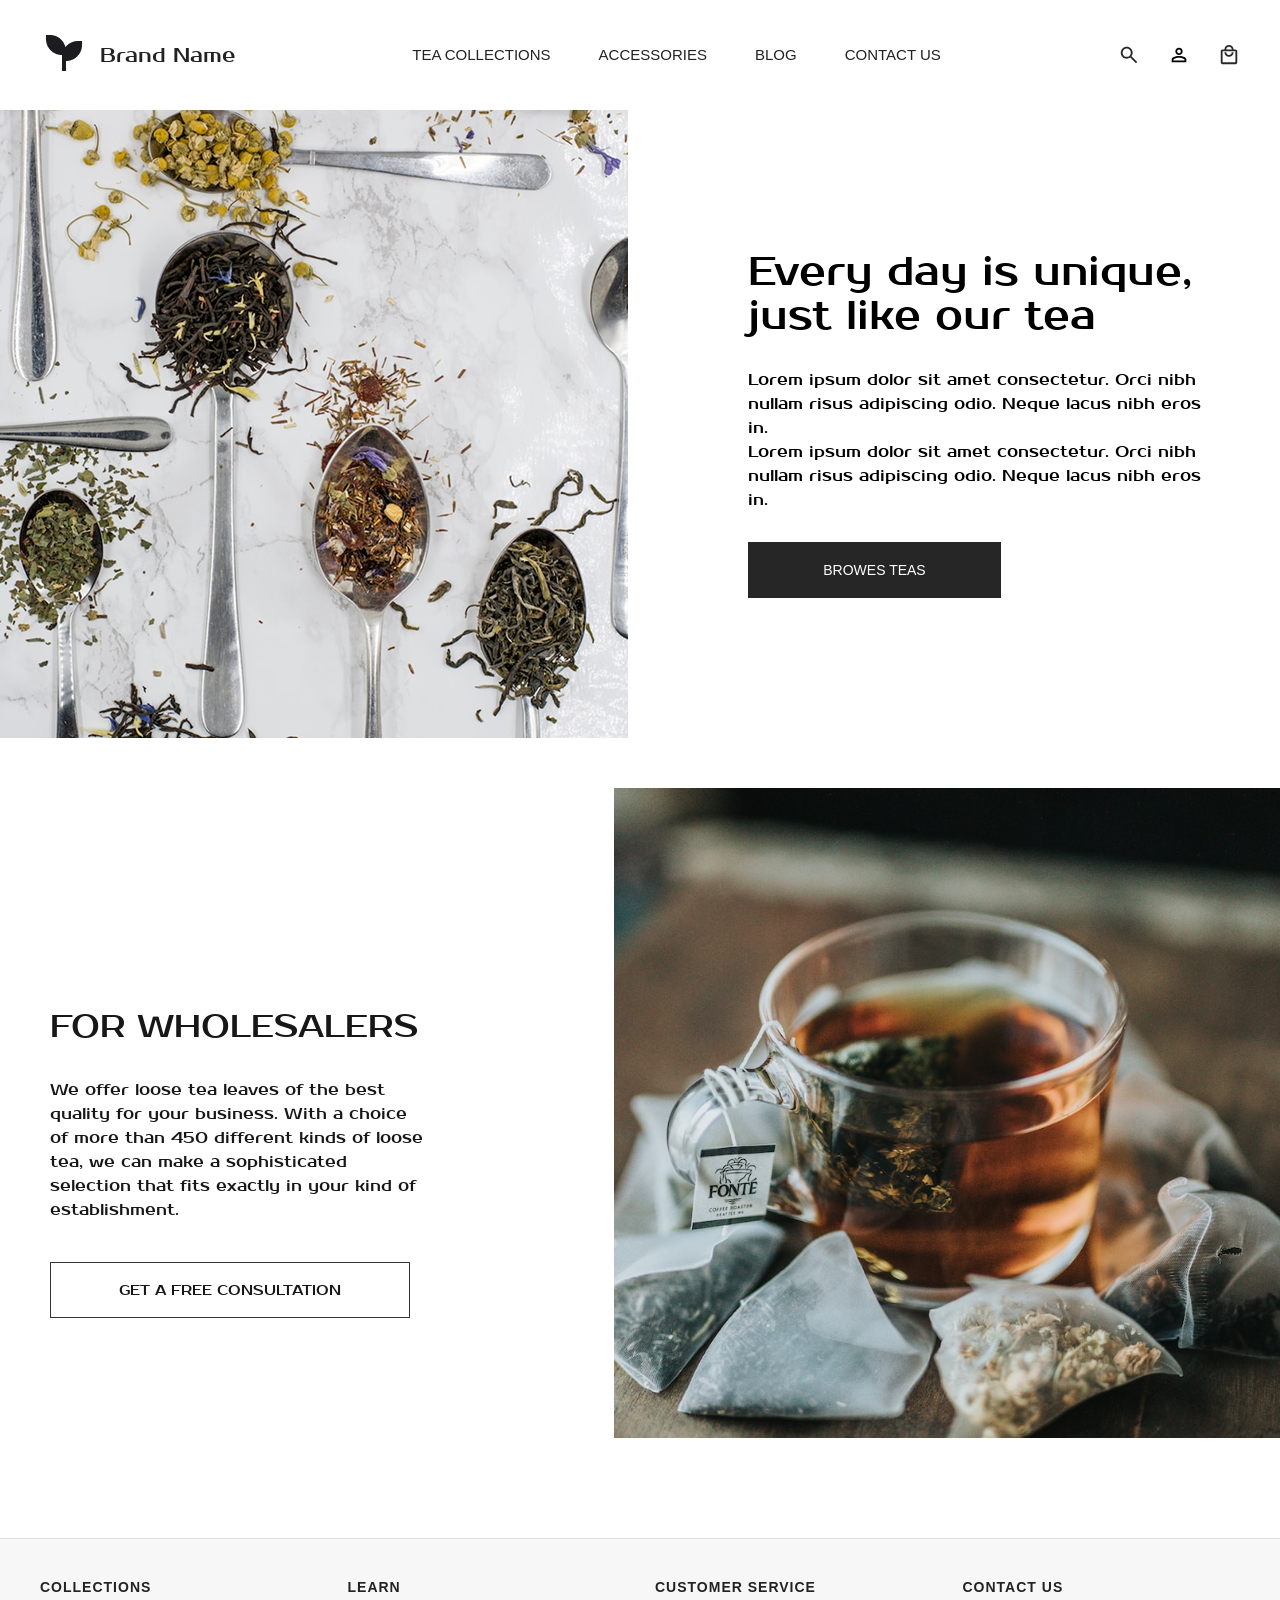
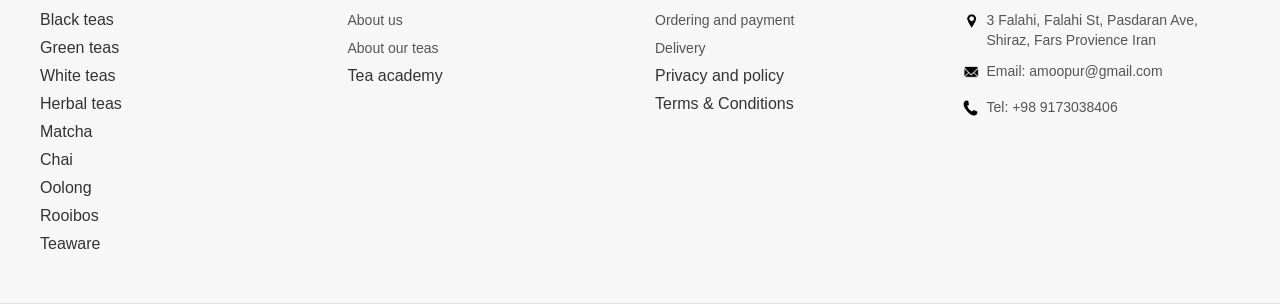
==== commit 3a75ee71: "Merge branch 'develop' of https://github.com/Mohamed-Balhol/tea-brand-webSite into develop" ====
--- a/index.html
+++ b/index.html
@@ -48,145 +48,57 @@
     </header>
 
 <main class="main-content">
-<section class="wholesalres-section">
-<div class="container">
 
-<div class="wholesalres-content">
- <h1 class="wholesalres-title">FOR WHOLESALERS</h1> 
- <p class="wholesalres-text">We offer loose tea leaves of the best quality for your business. With a choice of more than 450 different kinds of loose tea, we can make a sophisticated selection that fits exactly in your kind of establishment. </p>
- <a herf="#" class="btn btn-secondery">GET A FREE CONSULLTATION </a>
-</div>
+  <section class="hero-section">
+      <div class="hero-section-image">
+        <img src="images/hero-section/Main Image.png" alt="Tea">
+      </div>
+      <div class="hero-section-content">
+        <h1>Every day is unique, just like our tea</h1>
+        <div class="paragraphs">
+          <p>Lorem ipsum dolor sit amet consectetur. Orci nibh nullam risus adipiscing odio. Neque lacus nibh eros in.</p>
+          <p>Lorem ipsum dolor sit amet consectetur. Orci nibh nullam risus adipiscing odio. Neque lacus nibh eros in.</p>
+        </div>
+        <a href="pages/collections.html">BROWES TEAS</a>
+      </div>
+    </section>
+    
+<section class="wholesalers-section">
 
-<div class="wholesalres-image">
- <img src="tea-brand-webSite\images\Landing_page_images\wholesalersimg.jpg" alt="A cup of fresh loose tea with tea bags">
-</div>
-<section class="products-section">
-<!-- بداية القسم الخاص ب عبدالله بافضل -->
 
-  <header class="products-header">
-    <form action="/products" method="GET" class="sort-form">
-      <label for="sort-select">SORT BY</label>
-      <select name="sort" id="sort-select">
-        <option value="default">Default</option>
-        <option value="price-low">Price: Low to High</option>
-        <option value="price-high">Price: High to Low</option>
-      </select>
-    </form>
-  </header>
- <div class="products-grid">
+    <div class="container">
 
-    <article class="product-card">
-      <figure class="product-image-holder">
-        <img src="images\Collections_expand_menu\f7e2d5f6f7350646e4476c4c9d42d996d6dafc6e (2).jpg" alt="Ceylon Ginger Cinnamon chai tea" loading="lazy">
-      </figure>
-      <div class="product-info">
-        <h2 class="product-title">
-          <p>Ceylon Ginger Cinnamon chai tea <br>Cinnamon chai tea</p>
-        </h2>
-        <p class="product-price">
-          <data value="4.85">€4.85</data> / 50g
-        </p>
-      </div>
-    </article>
-    <article class="product-card">
-      <figure class="product-image-holder">
-        <img src="images\Collections_expand_menu\b4e0b0a2d86e836745384642dd5d6e81114fe8e9.jpg" alt="Ceylon Ginger Cinnamon chai tea" loading="lazy">
-      </figure>
-      <div class="product-info">
-        <h2 class="product-title">
-          <p>Ceylon Ginger Cinnamon chai tea <br>Cinnamon chai tea</p>
-        </h2>
-        <p class="product-price">
-          <data value="4.85">€4.85</data> / 50g
-        </p>
-      </div>
-    </article>
-     <article class="product-card">
-      <figure class="product-image-holder">
-        <img src="images\Collections_expand_menu\9a4fffd9f97e5772103a8ee42aa44d55fc3502fe.jpg" alt="Ceylon Ginger Cinnamon chai tea" loading="lazy">
-      </figure>
-      <div class="product-info">
-        <h2 class="product-title">
-          <p>Ceylon Ginger Cinnamon chai tea <br>Cinnamon chai tea</p>
-        </h2>
-        <p class="product-price">
-          <data value="4.85">€4.85</data> / 50g
-        </p>
-      </div>
-    </article> <article class="product-card">
-      <figure class="product-image-holder">
-        <img src="images\Collections_expand_menu\5f1a927376b15326d00dd6352a8c3829777b7317.jpg" alt="Ceylon Ginger Cinnamon chai tea" loading="lazy">
-      </figure>
-      <div class="product-info">
-        <h2 class="product-title">
-          <p>Ceylon Ginger Cinnamon chai tea <br>Cinnamon chai tea</p>
-        </h2>
-        <p class="product-price">
-          <data value="4.85">€4.85</data> / 50g
-        </p>
-      </div>
-    </article> <article class="product-card">
-      <figure class="product-image-holder">
-        <img src="images\Collections_expand_menu\09469c9e3b5da6d35e0104b7002a7a1a5913c7cf.jpg" alt="Ceylon Ginger Cinnamon chai tea" loading="lazy">
-      </figure>
-      <div class="product-info">
-        <h2 class="product-title">
-          <p>Ceylon Ginger Cinnamon chai tea <br>Cinnamon chai tea</p>
-        </h2>
-        <p class="product-price">
-          <data value="4.85">€4.85</data> / 50g
-        </p>
-      </div>
-    </article> <article class="product-card">
-      <figure class="product-image-holder">
-        <img src="images\Collections_expand_menu\6074db379325c1a8c0e38ad1f03ee559ae105de1.jpg" alt="Ceylon Ginger Cinnamon chai tea" loading="lazy">
-      </figure>
-      <div class="product-info">
-        <h2 class="product-title">
-          <p>Ceylon Ginger Cinnamon chai tea <br>Cinnamon chai tea</p>
-        </h2>
-        <p class="product-price">
-          <data value="4.85">€4.85</data> / 50g
-        </p>
-      </div>
-    </article> <article class="product-card">
-      <figure class="product-image-holder">
-        <img src="images\Collections_expand_menu\1335af74361420c7e1f252f39fb2ed888f99902f.jpg" alt="Ceylon Ginger Cinnamon chai tea" loading="lazy">
-      </figure>
-      <div class="product-info">
-        <h2 class="product-title">
-          <p>Ceylon Ginger Cinnamon chai tea <br>Cinnamon chai tea</p>
-        </h2>
-        <p class="product-price">
-          <data value="4.85">€4.85</data> / 50g
-        </p>
-      </div>
-    </article> <article class="product-card">
-      <figure class="product-image-holder">
-        <img src="images\Collections_expand_menu\b4e0b0a2d86e836745384642dd5d6e81114fe8e9.jpg" alt="Ceylon Ginger Cinnamon chai tea" loading="lazy">
-      </figure>
-      <div class="product-info">
-        <h2 class="product-title">
-          <p>Ceylon Ginger Cinnamon chai tea <br>Cinnamon chai tea</p>
-        </h2>
-        <p class="product-price">
-          <data value="4.85">€4.85</data> / 50g
-        </p>
-      </div>
-    </article> <article class="product-card">
-      <figure class="product-image-holder">
-        <img src="images\Collections_expand_menu\f7e2d5f6f7350646e4476c4c9d42d996d6dafc6e (2).jpg " alt="Ceylon Ginger Cinnamon chai tea" loading="lazy">
-      </figure>
-      <div class="product-info">
-        <h2 class="product-title">
-          <p>Ceylon Ginger Cinnamon chai tea <br>Cinnamon chai tea</p>
-        </h2>
-        <p class="product-price">
-          <data value="4.85">€4.85</data> / 50g
-        </p>
-      </div>
-    </article>
-</div>
+        <div class="wholesalers-content">
+
+            <h1 class="wholesalers-title">
+                FOR WHOLESALERS
+            </h1>
+
+            <p class="wholesalers-text">
+                We offer loose tea leaves of the best quality for your business.
+                With a choice of more than 450 different kinds of loose tea,
+                we can make a sophisticated selection that fits exactly in
+                your kind of establishment.
+            </p>
+
+            <button class="btn btn-secondary">
+                GET A FREE CONSULTATION
+            </button>
+
+        </div>
+
+        <div class="wholesalers-image">
+
+            <img
+                src="./images/Landing_page_images/wholesalersimg.jpg"
+                alt="A cup of fresh loose tea with tea bags"
+            >
+
+        </div>
+
+    </div>
+
+>>>>>>> 0c6d423d67ff798324047191fe4c6d8f1223c819
 </section>
 </main>
 <!-- نهاية القسم الخاص ب عبدالله بافضل -->
--- a/css/style.css
+++ b/css/style.css
@@ -119,6 +119,84 @@
   transform: scale(1.1);
 }
 /*   نهاية القسم الخاص بمحمد بلحول */
+
+/* بدية القسم الخاص ب عبدالرحمن بن بدر */
+
+/* Hero section */
+
+.hero-section {
+  width: 1204px;
+  min-height: 628px;
+  display: flex;
+  align-items: center;
+  gap: 120px;
+}
+
+/* Hero Section Image */
+
+.hero-section-image {
+  flex: 0 0 auto;
+  width: 628px;
+  height: 628px;
+}
+
+.hero-section-image img {
+  width: 100%;
+  height: 100%;
+  display: block;
+}
+
+/* Hero Section Content */
+
+.hero-section-content {
+  display: flex;
+  flex-direction: column;
+  width: 456px;
+  margin-top: 136px;
+  margin-bottom: 136px;
+  gap: 30px;
+}
+
+/* Heading */
+
+.hero-section-content h1 {
+  margin: 0;
+  font-size: 40px;
+  font-weight: 500;
+  line-height: 44px;
+  width: 456px;
+  height: 88px;
+  font-family: "Prosto One", sans-serif;
+}
+
+/* paragraphs */
+
+.hero-section-content p {
+  margin: 0;
+  font-size: 16px;
+  font-family: "Prosto One", sans-serif;
+  line-height: 1.5;
+}
+
+/* Button */
+
+.hero-section-content a {
+  display: flex;
+  align-items: center;
+  justify-content: center;
+  width: 253px;
+  height: 56px;
+  box-sizing: border-box;
+  background: #262626;
+  color: #ffffff;
+  text-decoration: none;
+  font-family: "Manrope", sans-serif;
+  font-size: 14px;
+  line-height: 24px;
+  font-weight: 400;
+}
+
+/* نهاية القسم الخاص ب عبدالرحمن بن بدر */
 
 /*   بداية القسم الخاص لدعاء الكثيري */
 .footer {
@@ -206,101 +284,263 @@
 /*   نهاية القسم الخاص لدعاء الكثيري */
 
 /*   بداية القسم الخاص بالشيماء بكير */
-.wholesalers-section .container{
-display: flex;
-align-items: center;
-gap:2rem;
-}
-.wholesalers-content,
- .wholesalers-image{
-flex:1;
-}
-.wholesalers-image img{
-  width: 100%;
-  height: auto;
+
+.wholesalers-section {
+  width: 100%;
+  height: 750px;
+}
+
+.wholesalers-section .container {
+  width: 100%;
+  height: 100%;
+  margin-top: 50px;
+  display: grid;
+  grid-template-columns: 48% 52%;
+}
+
+.wholesalers-content {
+  display: flex;
+  flex-direction: column;
+  justify-content: center;
+  padding-left: 50px;
+}
+
+.wholesalers-title {
+  margin: 0 0 32px;
+
+  font-family: "Prosto One", sans-serif;
+
+  font-size: 32px;
+  font-weight: 400;
+
+  line-height: 1.2;
+
+  color: #171717;
+}
+
+.wholesalers-text {
+  width: 380px;
+
+  margin: 0 0 40px;
+
+  font-family: "Prosto One", sans-serif;
+
+  font-size: 16px;
+  line-height: 1.5;
+
+  color: #171717;
+}
+
+.btn-secondary {
+  width: 360px;
+  height: 56px;
+
+  border: 1px solid #333;
+  background: transparent;
+
+  font-family: "Prosto One", sans-serif;
+
+  font-size: 14px;
+  font-weight: 400;
+
+  color: #171717;
+
+  cursor: pointer;
+}
+
+.wholesalers-image {
+  width: 100%;
+  height: 650px;
+}
+
+.wholesalers-image img {
+  width: 100%;
+  height: 100%;
+
   display: block;
+
+  object-fit: cover;
+  object-position: center;
 }
 /*   نهاية القسم الخاص بالشيماء بكير */
-/*   بداية القسم الخاص ب عبدالله بافضل */
-
-.products-section {
-  width: 840px;
-  margin-left: 350px;
-  margin-top: 534px;
-  height: 1221px;
-}
-.products-header {
-  display: flex;
-  justify-content: flex-end; 
-  margin-bottom: 24px;
-}
-
-.sort-form {
-  font-weight: 500;
-  display: flex;
-  flex-flow: HORIZONTAL;
-  width: 126px;
-  height: 24px;
-  align-items: center;
-  gap: 30px;
-  font-family: Montserrat;
+
+/*  بداية القسم الخاص ب امنية */
+
+
+
+.checkout-bag-section {
+  max-width: 1100px;
+  margin: 40px auto;
+  padding: 0 20px;
+  font-family: Arial, sans-serif;
+  color: #333;
+}
+
+.steps-nav {
+  display: flex;
+  align-items: center;
+  justify-content: space-between;
+  margin-bottom: 40px;
+}
+
+.step {
+  font-size: 13px;
+  color: #aaa;
+  letter-spacing: 0.5px;
+}
+
+.step.active {
+  color: #000;
+  font-weight: bold;
+}
+
+.step-divider {
+  flex: 1;
+  height: 1px;
+  background-color: #ddd;
+  margin: 0 20px;
+}
+
+.bag-content {
+  display: flex;
+  gap: 50px;
+  align-items: flex-start;
+}
+
+.cart-left {
+  flex: 1.8;
+}
+
+.cart-item {
+  display: flex;
+  align-items: center;
+  justify-content: space-between;
+  padding: 15px 0;
+  border-bottom: 1px solid #eee;
+  gap: 15px;
+}
+
+.item-img {
+  width: 55px;
+  height: 55px;
+  object-fit: cover;
+  border-radius: 4px;
+}
+
+.item-info {
+  flex: 1;
+}
+
+.item-title {
+  font-size: 13px;
+  margin: 0 0 6px 0;
+  line-height: 1.3;
+}
+
+.remove-btn {
+  background: none;
+  border: none;
+  color: #888;
+  font-size: 10px;
+  cursor: pointer;
+  padding: 0;
+  text-decoration: underline;
+}
+
+.item-qty {
+  display: flex;
+  align-items: center;
+  gap: 10px;
+  font-size: 13px;
+}
+
+.item-qty button {
+  background: none;
+  border: none;
+  cursor: pointer;
+  font-size: 14px;
+  color: #555;
+}
+
+.item-price {
+  font-size: 13px;
+  font-weight: bold;
+  min-width: 50px;
+  text-align: right;
+}
+
+.subtotal-row {
+  display: flex;
+  justify-content: space-between;
+  padding: 25px 0;
+  font-size: 13px;
+}
+
+.subtotal-price {
+  font-weight: bold;
+}
+
+.back-btn {
+  display: inline-block;
+  padding: 10px 22px;
+  border: 1px solid #333;
+  color: #333;
+  text-decoration: none;
+  font-size: 11px;
+  font-weight: bold;
+  letter-spacing: 0.5px;
+  margin-top: 10px;
+}
+
+.order-summary {
+  flex: 1;
+  background-color: #f6f6f4;
+  padding: 30px;
+  box-sizing: border-box;
+}
+
+.order-summary h2 {
   font-size: 16px;
-  letter-spacing: 0.15px;
-  line-height: 24px;
-  color: #282828;
-}
-
-.sort-form select {
-      padding-left: 364px;
-
-  border: 1px solid #ccc;
-  padding: 4px 8px;
-  background-color: transparent;
+  margin-top: 0;
+  margin-bottom: 25px;
+  font-weight: normal;
+}
+
+.summary-line {
+  display: flex;
+  justify-content: space-between;
+  font-size: 12px;
+  margin-bottom: 12px;
+  color: #555;
+}
+
+.summary-line.total {
+  font-size: 14px;
+  font-weight: bold;
+  color: #000;
+}
+
+.divider {
+  border: none;
+  border-top: 1px solid #e0e0e0;
+  margin: 15px 0;
+}
+
+.shipping-info {
+  font-size: 11px;
+  color: #777;
+  margin: 20px 0;
+}
+
+.checkout-btn {
+  width: 100%;
+  padding: 12px;
+  background-color: #2b3339;
+  color: #fff;
+  border: none;
+  font-size: 11px;
+  font-weight: bold;
+  letter-spacing: 1px;
   cursor: pointer;
 }
-.products-grid {
-  padding-right: 600px;
-
-  width: 840px;
-  height: 1,158px;
-  display: grid;
-  grid-template-columns: repeat(3, 1fr); 
-  gap: 48px; 
-}
-.product-card {
-  display:block;
-  flex-direction: column;
-  text-align: center;
-  width: 264px;
-  height: 354px;
-}
-.product-image-holder {
-  margin: 0 0 16px 0;
-  background-color: #f5f5f5;
-}
-
-.product-image-holder img {
-  width:264px;
-  height: 264px;
-  display: block;
-  object-fit: cover;
-}
-
-.product-title {
-  font-size: 14px;
-  font-weight: 400;
-  margin: 0 0 8px 0;
-}
-
-.product-title a {
-  text-decoration: none;
-  color: #222;
-}
-
-.product-price {
-  font-size: 13px;
-  color: #555;
-  margin: 0;
-}
-/*   نهاية القسم الخاص ب عبدالله بافضل */
-
+/*   نهاية القسم الخاص ب امنية */
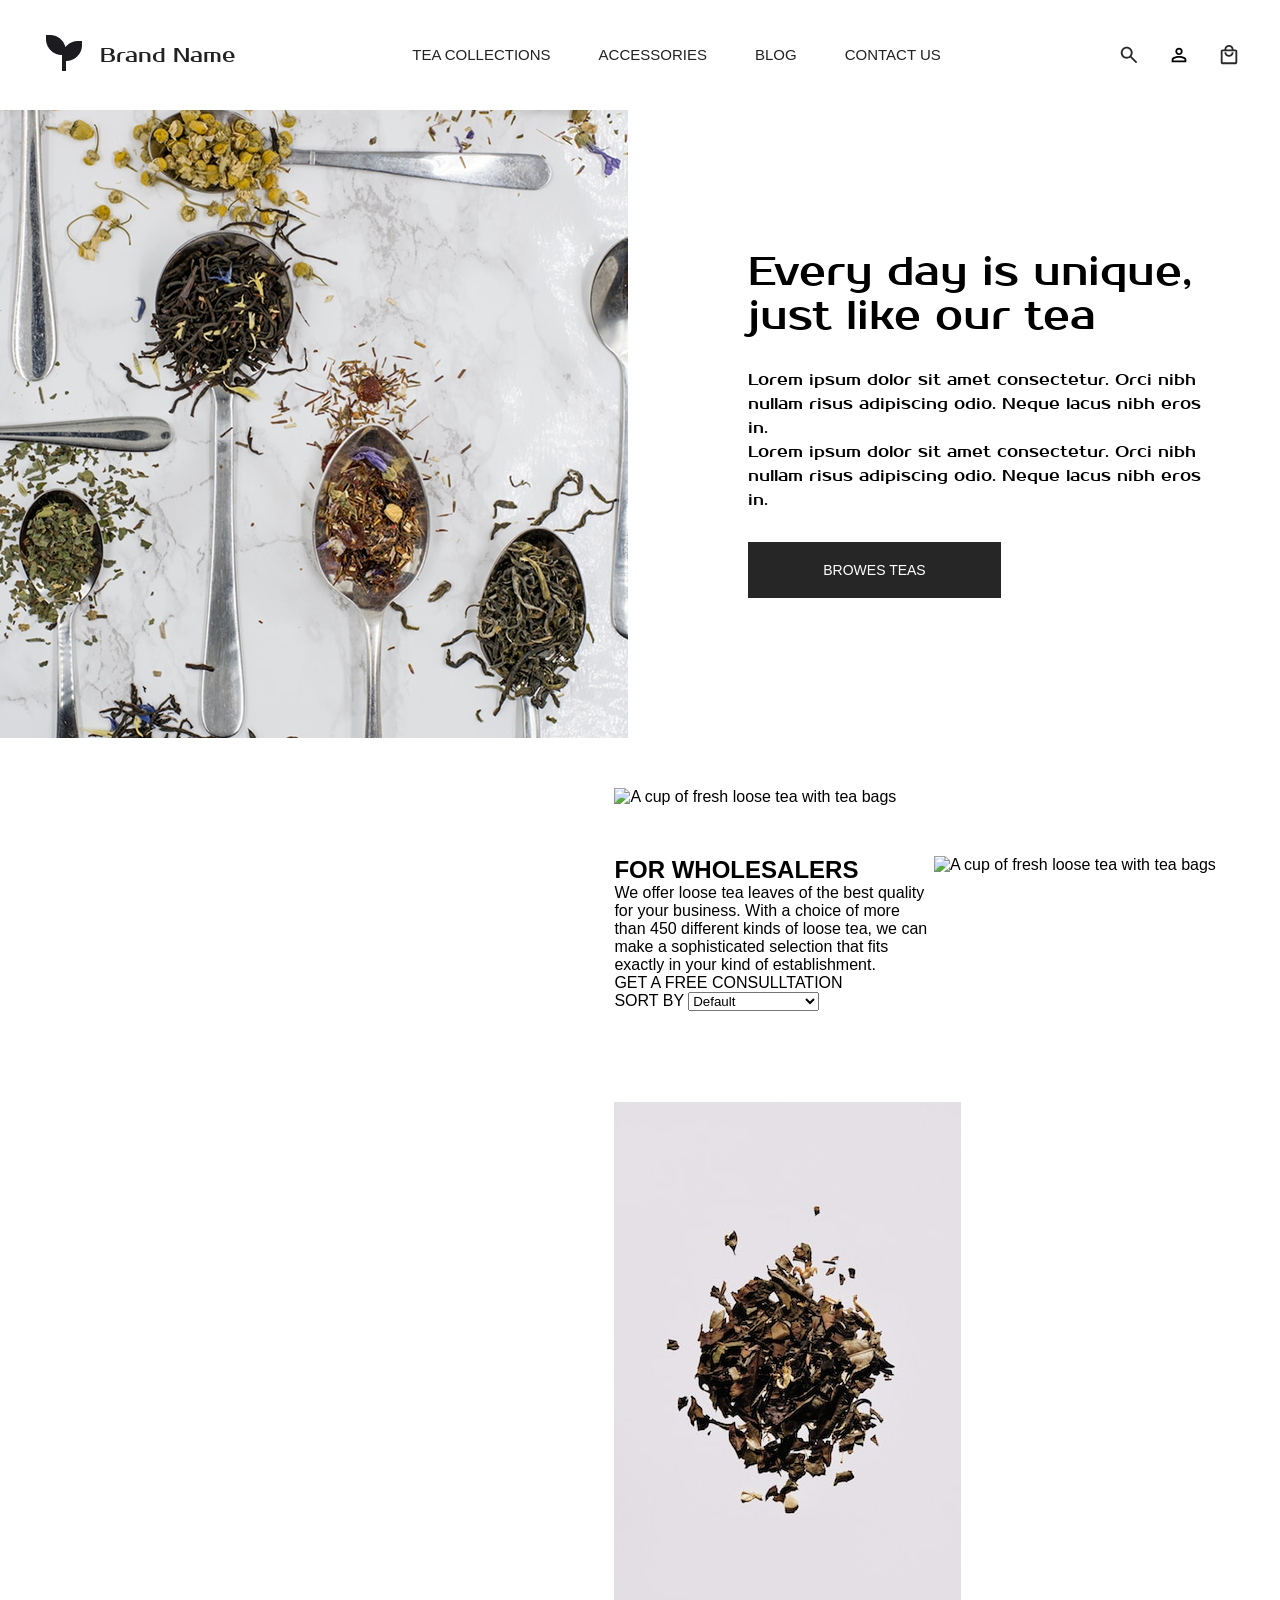
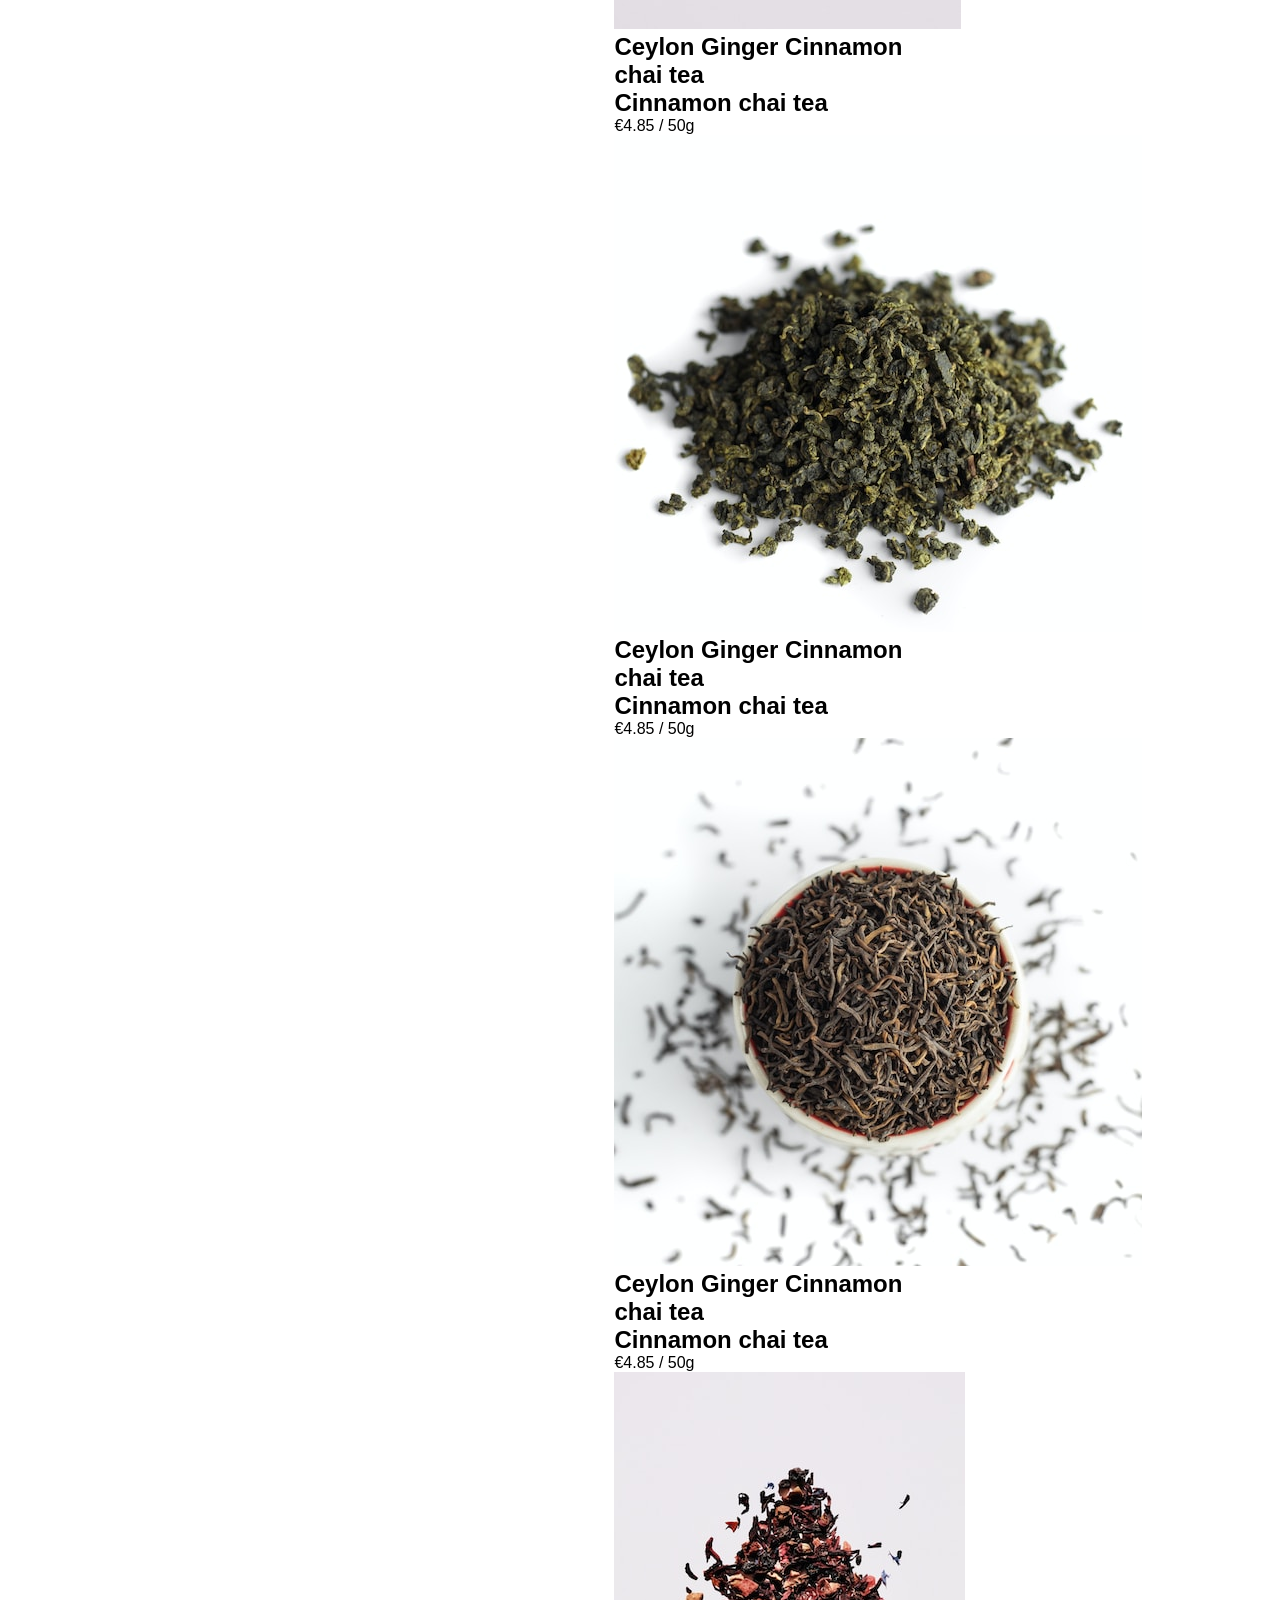
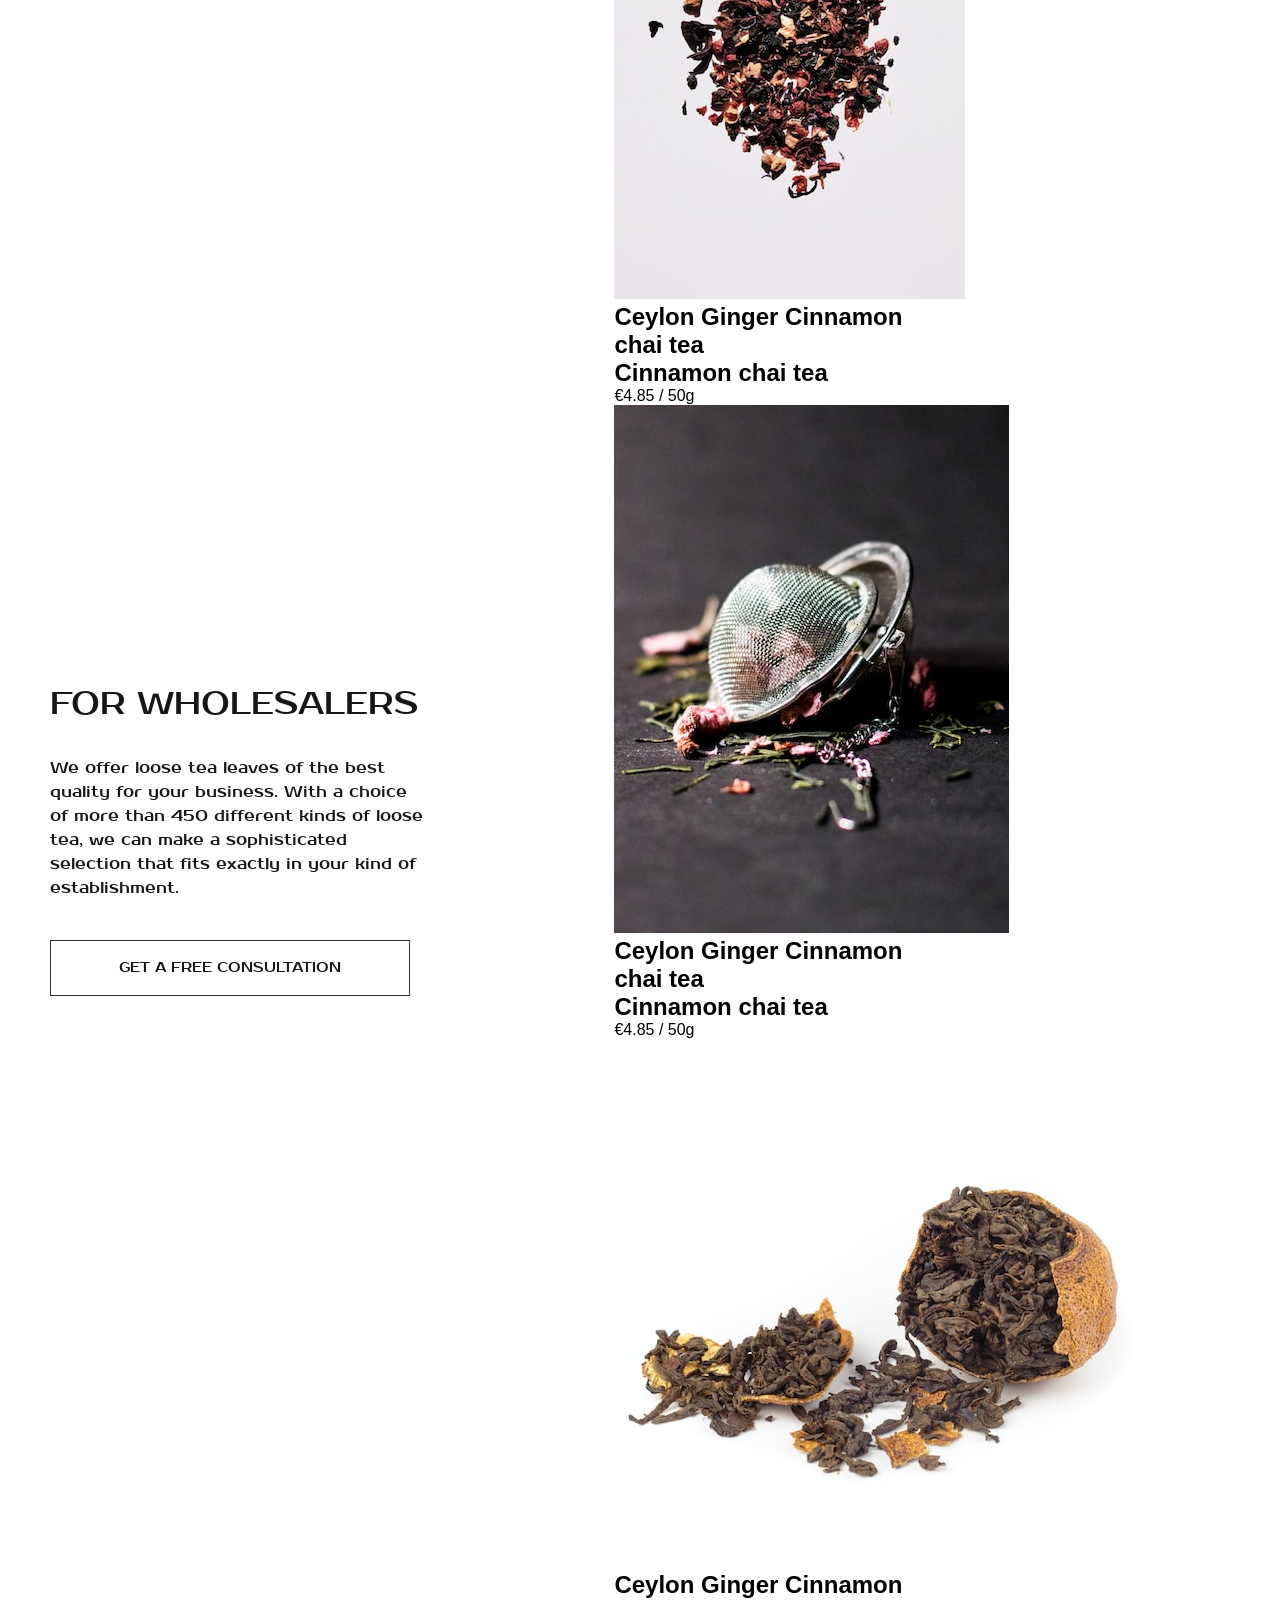
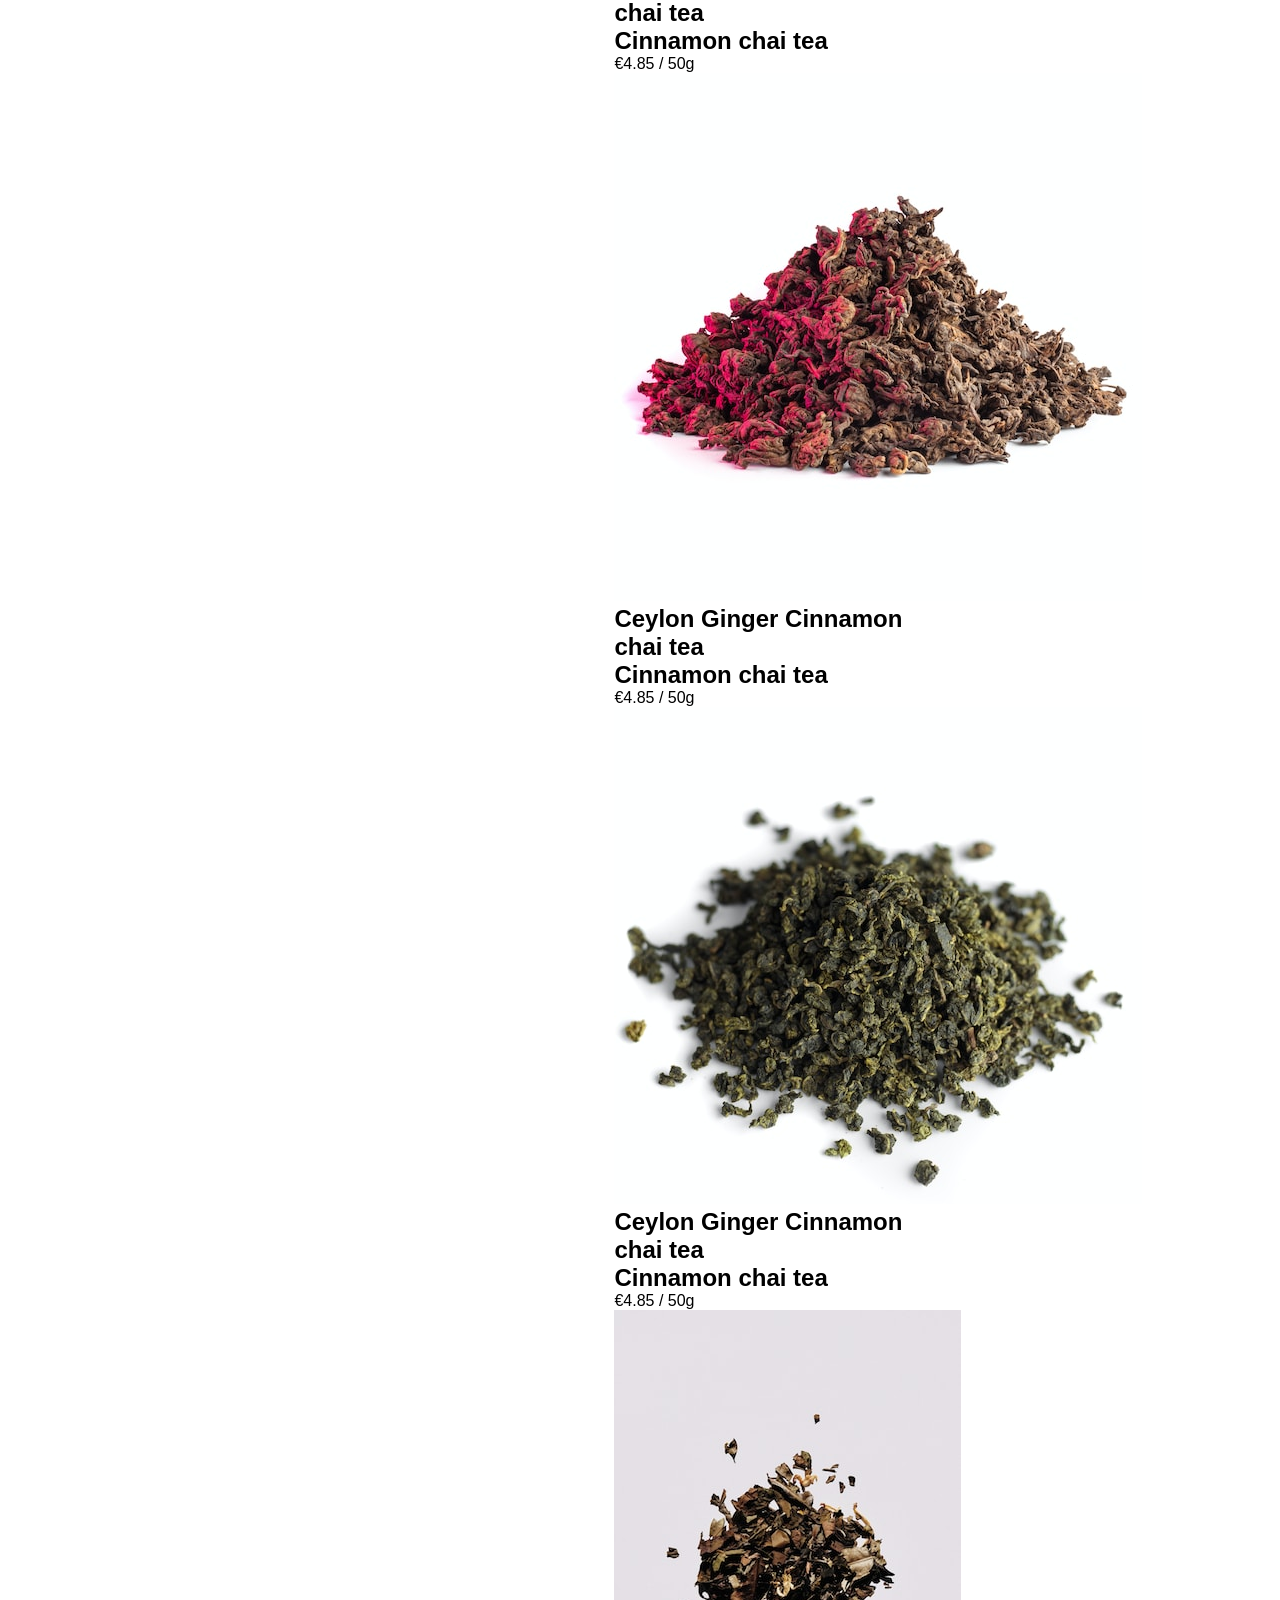
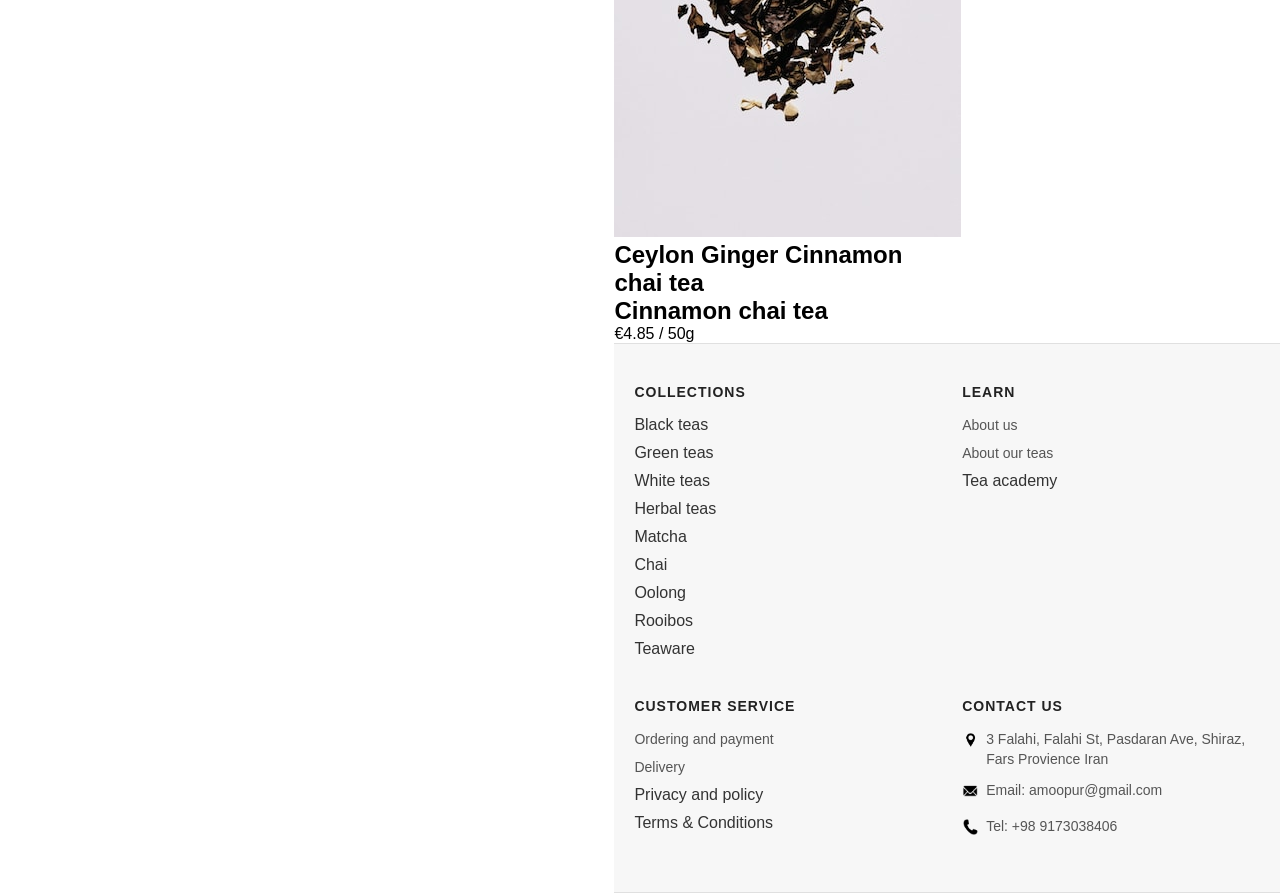
==== commit 75694f85: "refrish" ====
--- a/index.html
+++ b/index.html
@@ -63,10 +63,9 @@
       </div>
     </section>
     
-<section class="wholesalers-section">
-
-
-    <div class="container">
+<sec class="wholesalers-section">
+
+    <d class="container">
 
         <div class="wholesalers-content">
 
@@ -87,22 +86,149 @@
 
         </div>
 
-        <div class="wholesalers-image">
-
-            <img
-                src="./images/Landing_page_images/wholesalersimg.jpg"
-                alt="A cup of fresh loose tea with tea bags"
-            >
-
-        </div>
-
-    </div>
-
->>>>>>> 0c6d423d67ff798324047191fe4c6d8f1223c819
+<div class="wholesalres-image">
+ <img src="tea-brand-webSite\images\Landing_page_images\wholesalersimg.jpg" alt="A cup of fresh loose tea with tea bags">
+    <main class="main-content">
+<section class="wholesalres-section">
+<div class="container">
+
+<div class="wholesalres-content">
+ <h1 class="wholesalres-title">FOR WHOLESALERS</h1> 
+ <p class="wholesalres-text">We offer loose tea leaves of the best quality for your business. With a choice of more than 450 different kinds of loose tea, we can make a sophisticated selection that fits exactly in your kind of establishment. </p>
+ <a herf="#" class="btn btn-secondery">GET A FREE CONSULLTATION </a>
+</div>
+
+<div class="wholesalres-image">
+ <img src="tea-brand-webSite\images\Landing_page_images\wholesalersimg.jpg" alt="A cup of fresh loose tea with tea bags">
+</div>
+<section class="products-section">
+
+  <header class="products-header">
+    <form action="/products" method="GET" class="sort-form">
+      <label for="sort-select">SORT BY</label>
+      <select name="sort" id="sort-select">
+        <option value="default">Default</option>
+        <option value="price-low">Price: Low to High</option>
+        <option value="price-high">Price: High to Low</option>
+      </select>
+    </form>
+  </header>
+ <div class="products-grid">
+
+    <article class="product-card">
+      <figure class="product-image-holder">
+        <img src="images\Collections_expand_menu\f7e2d5f6f7350646e4476c4c9d42d996d6dafc6e (2).jpg" alt="Ceylon Ginger Cinnamon chai tea" loading="lazy">
+      </figure>
+      <div class="product-info">
+        <h2 class="product-title">
+          <p>Ceylon Ginger Cinnamon chai tea <br>Cinnamon chai tea</p>
+        </h2>
+        <p class="product-price">
+          <data value="4.85">€4.85</data> / 50g
+        </p>
+      </div>
+    </article>
+    <article class="product-card">
+      <figure class="product-image-holder">
+        <img src="images\Collections_expand_menu\b4e0b0a2d86e836745384642dd5d6e81114fe8e9.jpg" alt="Ceylon Ginger Cinnamon chai tea" loading="lazy">
+      </figure>
+      <div class="product-info">
+        <h2 class="product-title">
+          <p>Ceylon Ginger Cinnamon chai tea <br>Cinnamon chai tea</p>
+        </h2>
+        <p class="product-price">
+          <data value="4.85">€4.85</data> / 50g
+        </p>
+      </div>
+    </article>
+     <article class="product-card">
+      <figure class="product-image-holder">
+        <img src="images\Collections_expand_menu\9a4fffd9f97e5772103a8ee42aa44d55fc3502fe.jpg" alt="Ceylon Ginger Cinnamon chai tea" loading="lazy">
+      </figure>
+      <div class="product-info">
+        <h2 class="product-title">
+          <p>Ceylon Ginger Cinnamon chai tea <br>Cinnamon chai tea</p>
+        </h2>
+        <p class="product-price">
+          <data value="4.85">€4.85</data> / 50g
+        </p>
+      </div>
+    </article> <article class="product-card">
+      <figure class="product-image-holder">
+        <img src="images\Collections_expand_menu\5f1a927376b15326d00dd6352a8c3829777b7317.jpg" alt="Ceylon Ginger Cinnamon chai tea" loading="lazy">
+      </figure>
+      <div class="product-info">
+        <h2 class="product-title">
+          <p>Ceylon Ginger Cinnamon chai tea <br>Cinnamon chai tea</p>
+        </h2>
+        <p class="product-price">
+          <data value="4.85">€4.85</data> / 50g
+        </p>
+      </div>
+    </article> <article class="product-card">
+      <figure class="product-image-holder">
+        <img src="images\Collections_expand_menu\09469c9e3b5da6d35e0104b7002a7a1a5913c7cf.jpg" alt="Ceylon Ginger Cinnamon chai tea" loading="lazy">
+      </figure>
+      <div class="product-info">
+        <h2 class="product-title">
+          <p>Ceylon Ginger Cinnamon chai tea <br>Cinnamon chai tea</p>
+        </h2>
+        <p class="product-price">
+          <data value="4.85">€4.85</data> / 50g
+        </p>
+      </div>
+    </article> <article class="product-card">
+      <figure class="product-image-holder">
+        <img src="images\Collections_expand_menu\6074db379325c1a8c0e38ad1f03ee559ae105de1.jpg" alt="Ceylon Ginger Cinnamon chai tea" loading="lazy">
+      </figure>
+      <div class="product-info">
+        <h2 class="product-title">
+          <p>Ceylon Ginger Cinnamon chai tea <br>Cinnamon chai tea</p>
+        </h2>
+        <p class="product-price">
+          <data value="4.85">€4.85</data> / 50g
+        </p>
+      </div>
+    </article> <article class="product-card">
+      <figure class="product-image-holder">
+        <img src="images\Collections_expand_menu\1335af74361420c7e1f252f39fb2ed888f99902f.jpg" alt="Ceylon Ginger Cinnamon chai tea" loading="lazy">
+      </figure>
+      <div class="product-info">
+        <h2 class="product-title">
+          <p>Ceylon Ginger Cinnamon chai tea <br>Cinnamon chai tea</p>
+        </h2>
+        <p class="product-price">
+          <data value="4.85">€4.85</data> / 50g
+        </p>
+      </div>
+    </article> <article class="product-card">
+      <figure class="product-image-holder">
+        <img src="images\Collections_expand_menu\b4e0b0a2d86e836745384642dd5d6e81114fe8e9.jpg" alt="Ceylon Ginger Cinnamon chai tea" loading="lazy">
+      </figure>
+      <div class="product-info">
+        <h2 class="product-title">
+          <p>Ceylon Ginger Cinnamon chai tea <br>Cinnamon chai tea</p>
+        </h2>
+        <p class="product-price">
+          <data value="4.85">€4.85</data> / 50g
+        </p>
+      </div>
+    </article> <article class="product-card">
+      <figure class="product-image-holder">
+        <img src="images\Collections_expand_menu\f7e2d5f6f7350646e4476c4c9d42d996d6dafc6e (2).jpg " alt="Ceylon Ginger Cinnamon chai tea" loading="lazy">
+      </figure>
+      <div class="product-info">
+        <h2 class="product-title">
+          <p>Ceylon Ginger Cinnamon chai tea <br>Cinnamon chai tea</p>
+        </h2>
+        <p class="product-price">
+          <data value="4.85">€4.85</data> / 50g
+        </p>
+      </div>
+    </article>
+</div>
 </section>
 </main>
-<!-- نهاية القسم الخاص ب عبدالله بافضل -->
- 
  <footer class="footer">
   <div class="footer-container">
     <div class="footer-column">
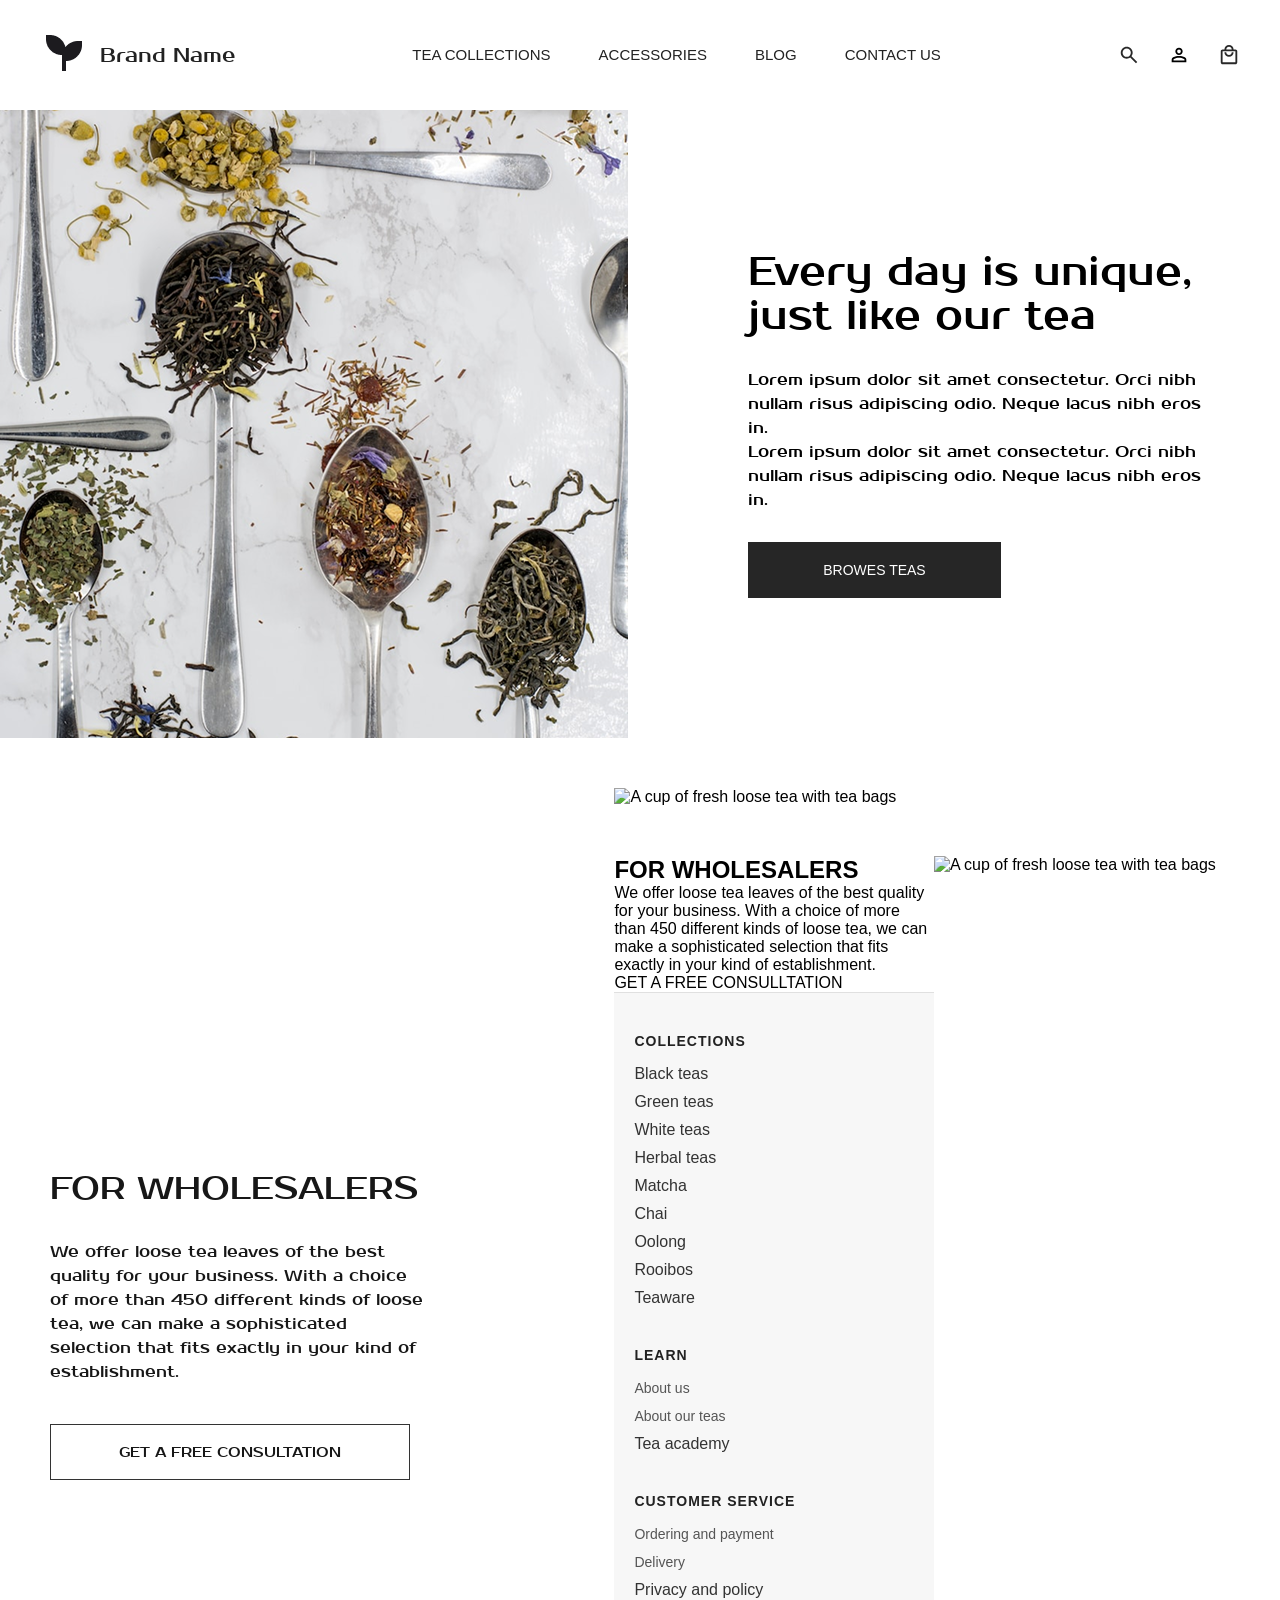
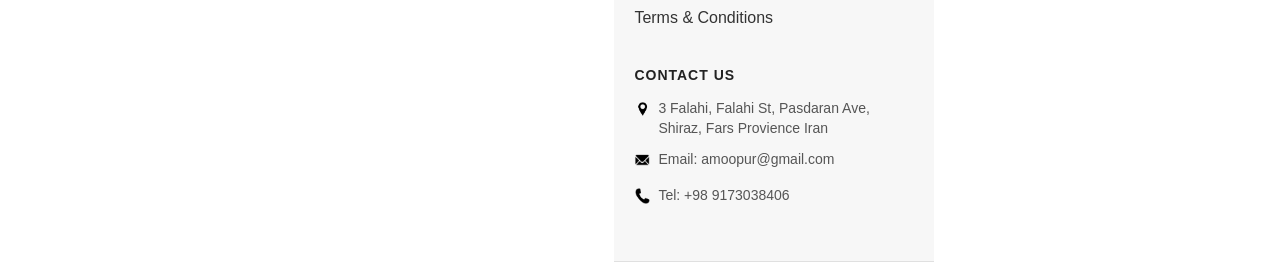
==== commit ac3238ef: "edit Collections/Expand menu" ====
--- a/index.html
+++ b/index.html
@@ -101,134 +101,7 @@
 <div class="wholesalres-image">
  <img src="tea-brand-webSite\images\Landing_page_images\wholesalersimg.jpg" alt="A cup of fresh loose tea with tea bags">
 </div>
-<section class="products-section">
 
-  <header class="products-header">
-    <form action="/products" method="GET" class="sort-form">
-      <label for="sort-select">SORT BY</label>
-      <select name="sort" id="sort-select">
-        <option value="default">Default</option>
-        <option value="price-low">Price: Low to High</option>
-        <option value="price-high">Price: High to Low</option>
-      </select>
-    </form>
-  </header>
- <div class="products-grid">
-
-    <article class="product-card">
-      <figure class="product-image-holder">
-        <img src="images\Collections_expand_menu\f7e2d5f6f7350646e4476c4c9d42d996d6dafc6e (2).jpg" alt="Ceylon Ginger Cinnamon chai tea" loading="lazy">
-      </figure>
-      <div class="product-info">
-        <h2 class="product-title">
-          <p>Ceylon Ginger Cinnamon chai tea <br>Cinnamon chai tea</p>
-        </h2>
-        <p class="product-price">
-          <data value="4.85">€4.85</data> / 50g
-        </p>
-      </div>
-    </article>
-    <article class="product-card">
-      <figure class="product-image-holder">
-        <img src="images\Collections_expand_menu\b4e0b0a2d86e836745384642dd5d6e81114fe8e9.jpg" alt="Ceylon Ginger Cinnamon chai tea" loading="lazy">
-      </figure>
-      <div class="product-info">
-        <h2 class="product-title">
-          <p>Ceylon Ginger Cinnamon chai tea <br>Cinnamon chai tea</p>
-        </h2>
-        <p class="product-price">
-          <data value="4.85">€4.85</data> / 50g
-        </p>
-      </div>
-    </article>
-     <article class="product-card">
-      <figure class="product-image-holder">
-        <img src="images\Collections_expand_menu\9a4fffd9f97e5772103a8ee42aa44d55fc3502fe.jpg" alt="Ceylon Ginger Cinnamon chai tea" loading="lazy">
-      </figure>
-      <div class="product-info">
-        <h2 class="product-title">
-          <p>Ceylon Ginger Cinnamon chai tea <br>Cinnamon chai tea</p>
-        </h2>
-        <p class="product-price">
-          <data value="4.85">€4.85</data> / 50g
-        </p>
-      </div>
-    </article> <article class="product-card">
-      <figure class="product-image-holder">
-        <img src="images\Collections_expand_menu\5f1a927376b15326d00dd6352a8c3829777b7317.jpg" alt="Ceylon Ginger Cinnamon chai tea" loading="lazy">
-      </figure>
-      <div class="product-info">
-        <h2 class="product-title">
-          <p>Ceylon Ginger Cinnamon chai tea <br>Cinnamon chai tea</p>
-        </h2>
-        <p class="product-price">
-          <data value="4.85">€4.85</data> / 50g
-        </p>
-      </div>
-    </article> <article class="product-card">
-      <figure class="product-image-holder">
-        <img src="images\Collections_expand_menu\09469c9e3b5da6d35e0104b7002a7a1a5913c7cf.jpg" alt="Ceylon Ginger Cinnamon chai tea" loading="lazy">
-      </figure>
-      <div class="product-info">
-        <h2 class="product-title">
-          <p>Ceylon Ginger Cinnamon chai tea <br>Cinnamon chai tea</p>
-        </h2>
-        <p class="product-price">
-          <data value="4.85">€4.85</data> / 50g
-        </p>
-      </div>
-    </article> <article class="product-card">
-      <figure class="product-image-holder">
-        <img src="images\Collections_expand_menu\6074db379325c1a8c0e38ad1f03ee559ae105de1.jpg" alt="Ceylon Ginger Cinnamon chai tea" loading="lazy">
-      </figure>
-      <div class="product-info">
-        <h2 class="product-title">
-          <p>Ceylon Ginger Cinnamon chai tea <br>Cinnamon chai tea</p>
-        </h2>
-        <p class="product-price">
-          <data value="4.85">€4.85</data> / 50g
-        </p>
-      </div>
-    </article> <article class="product-card">
-      <figure class="product-image-holder">
-        <img src="images\Collections_expand_menu\1335af74361420c7e1f252f39fb2ed888f99902f.jpg" alt="Ceylon Ginger Cinnamon chai tea" loading="lazy">
-      </figure>
-      <div class="product-info">
-        <h2 class="product-title">
-          <p>Ceylon Ginger Cinnamon chai tea <br>Cinnamon chai tea</p>
-        </h2>
-        <p class="product-price">
-          <data value="4.85">€4.85</data> / 50g
-        </p>
-      </div>
-    </article> <article class="product-card">
-      <figure class="product-image-holder">
-        <img src="images\Collections_expand_menu\b4e0b0a2d86e836745384642dd5d6e81114fe8e9.jpg" alt="Ceylon Ginger Cinnamon chai tea" loading="lazy">
-      </figure>
-      <div class="product-info">
-        <h2 class="product-title">
-          <p>Ceylon Ginger Cinnamon chai tea <br>Cinnamon chai tea</p>
-        </h2>
-        <p class="product-price">
-          <data value="4.85">€4.85</data> / 50g
-        </p>
-      </div>
-    </article> <article class="product-card">
-      <figure class="product-image-holder">
-        <img src="images\Collections_expand_menu\f7e2d5f6f7350646e4476c4c9d42d996d6dafc6e (2).jpg " alt="Ceylon Ginger Cinnamon chai tea" loading="lazy">
-      </figure>
-      <div class="product-info">
-        <h2 class="product-title">
-          <p>Ceylon Ginger Cinnamon chai tea <br>Cinnamon chai tea</p>
-        </h2>
-        <p class="product-price">
-          <data value="4.85">€4.85</data> / 50g
-        </p>
-      </div>
-    </article>
-</div>
-</section>
-</main>
  <footer class="footer">
   <div class="footer-container">
     <div class="footer-column">
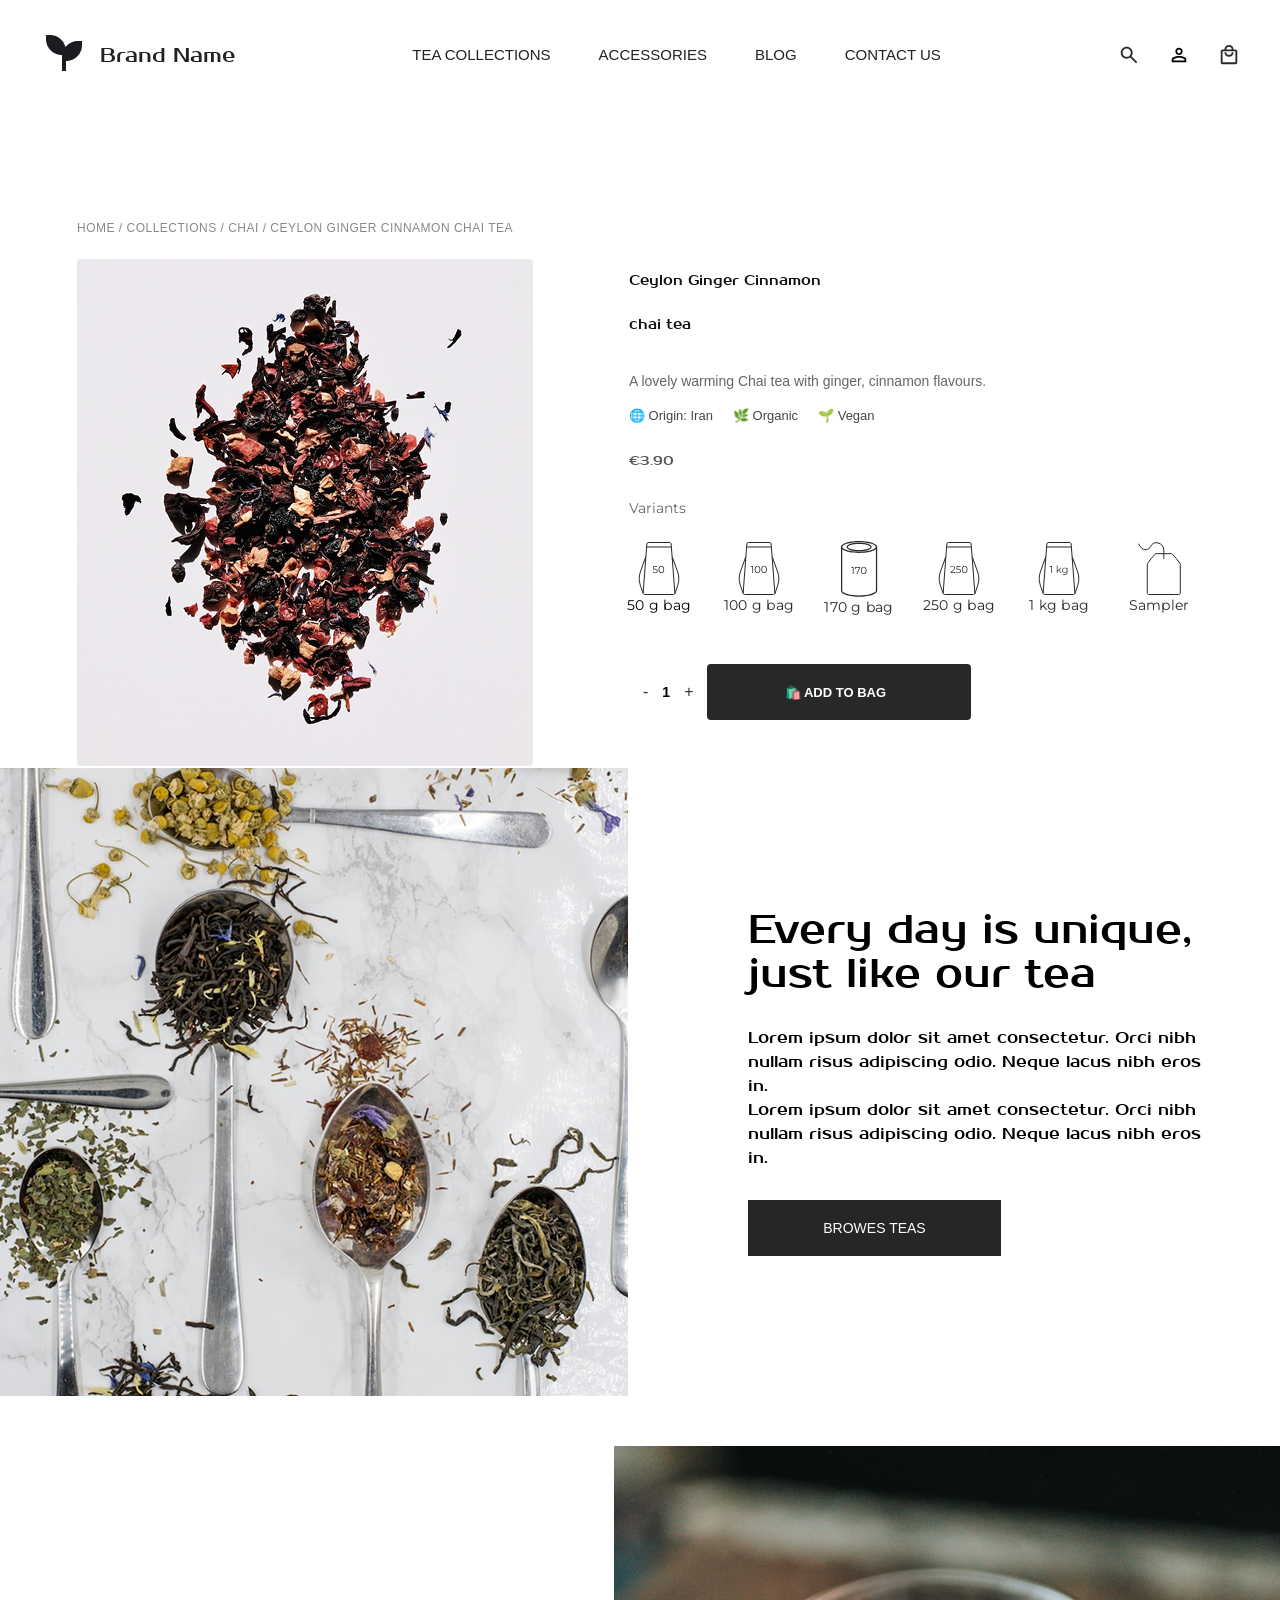
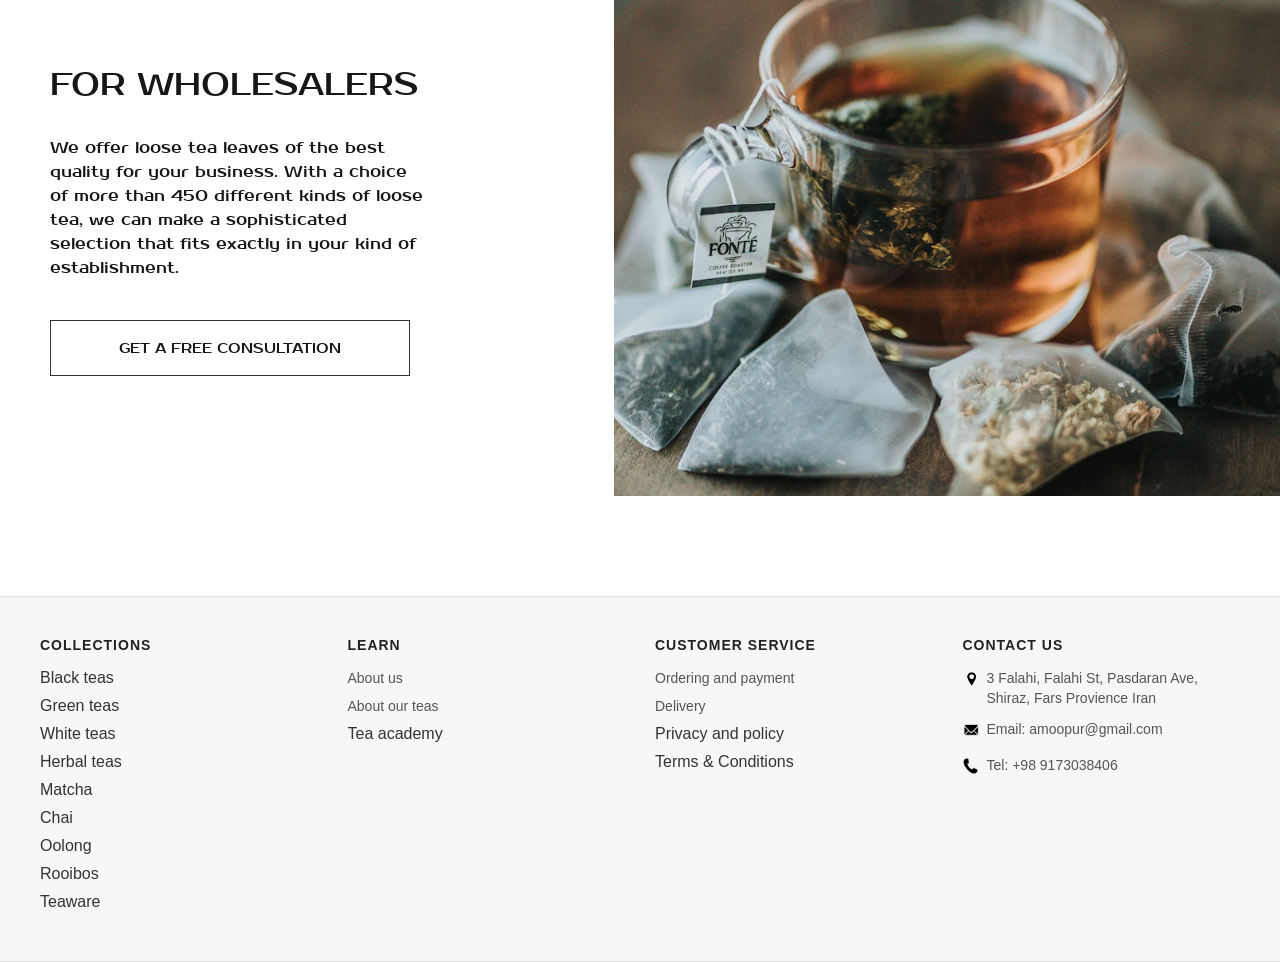
==== commit 1d4dd2e5: "Merge 777303f7134fc40d216764da721c1a626bb0fe24 into ec2e2110e3907925b86db90682e95870d3caba1d" ====
--- a/index.html
+++ b/index.html
@@ -1,12 +1,18 @@
+
 <!DOCTYPE html>
 <html lang="en">
 
 <head>
     <meta charset="UTF-8">
     <meta name="viewport" content="width=device-width, initial-scale=1.0">
-    <meta name="description" content="Tea Brand  Web Site ">
+    <meta name="description" content="Tea Brand Web Site">
     <title>Tea Brand</title>
     <link rel="icon" href="./favicon.png">
+    
+    <link href="https://fonts.googleapis.com/css2?family=Montserrat:wght@400;500;600;700&family=Prosto+One&display=swap" rel="stylesheet">
+    
+  
+    <link rel="stylesheet" href="css/style.css">
     <link rel="preconnect" href="https://fonts.googleapis.com">
 <link rel="preconnect" href="https://fonts.gstatic.com" crossorigin>
 
@@ -15,6 +21,7 @@
 </head>
 
 <body>
+
     <header>
         <nav class="navbar">
             <div class="Logo">
@@ -48,7 +55,81 @@
     </header>
 
 <main class="main-content">
-
+ <section class="product-details">
+      
+        <div class="breadcrumb">
+            HOME / COLLECTIONS / CHAI / CEYLON GINGER CINNAMON CHAI TEA
+        </div>
+
+        <div class="product-container">
+            
+            <div class="product-image">
+                <img src="Rectangle 49.png" alt="Ceylon Ginger Cinnamon Chai Tea">
+            </div>
+
+            <div class="product-info">
+                <h1 class="product-title">Ceylon Ginger Cinnamon<br>chai tea</h1>
+                <p class="product-description">A lovely warming Chai tea with ginger, cinnamon flavours.</p>
+
+                <div class="product-tags">
+                    <span>🌐 Origin: Iran</span>
+                    <span>🌿 Organic</span>
+                    <span>🌱 Vegan</span>
+                </div>
+
+              
+                <div class="product-price">€3.90</div>
+
+                <div class="product-variants">
+                    <span class="label">Variants</span>
+                    <div class="variant-buttons">
+                        
+                        <button type="button" class="variant-card active">
+                         <img src="Group 27 (5).svg" alt="">
+                            <span>50 g bag</span>
+                        </button>
+
+                        <button type="button" class="variant-card">
+                             <img src="Group 27 (4).svg" alt="">
+                            <span>100 g bag</span>
+                        </button>
+
+                        <button type="button" class="variant-card">
+                        <img src="Group (1).svg" alt="">
+                            <span>170 g bag</span>
+                        </button>
+
+                        <button type="button" class="variant-card">
+                           <img src="Group 27 (3).svg"alt="">
+                            <span>250 g bag</span>
+                        </button>
+
+                        <button type="button" class="variant-card">
+                             <img src="Group 27 (2).svg"alt="">
+                            <span>1 kg bag</span>
+                        </button>
+
+                        <button type="button" class="variant-card">
+                             <img src="Group 24.svg"alt="">
+                            <span>Sampler</span>
+                        </button>
+
+                    </div>
+                </div>
+
+                <div class="product-actions">
+                    <div class="quantity">
+                        <button type="button">-</button>
+                        <span>1</span>
+                        <button type="button">+</button>
+                    </div>
+                    <button type="button" class="add-to-bag">🛍️ ADD TO BAG</button>
+                </div>
+
+            </div>
+
+        </div>
+    </section>
   <section class="hero-section">
       <div class="hero-section-image">
         <img src="images/hero-section/Main Image.png" alt="Tea">
@@ -63,9 +144,10 @@
       </div>
     </section>
     
-<sec class="wholesalers-section">
-
-    <d class="container">
+<section class="wholesalers-section">
+
+
+    <div class="container">
 
         <div class="wholesalers-content">
 
@@ -86,22 +168,22 @@
 
         </div>
 
-<div class="wholesalres-image">
- <img src="tea-brand-webSite\images\Landing_page_images\wholesalersimg.jpg" alt="A cup of fresh loose tea with tea bags">
-    <main class="main-content">
-<section class="wholesalres-section">
-<div class="container">
-
-<div class="wholesalres-content">
- <h1 class="wholesalres-title">FOR WHOLESALERS</h1> 
- <p class="wholesalres-text">We offer loose tea leaves of the best quality for your business. With a choice of more than 450 different kinds of loose tea, we can make a sophisticated selection that fits exactly in your kind of establishment. </p>
- <a herf="#" class="btn btn-secondery">GET A FREE CONSULLTATION </a>
-</div>
-
-<div class="wholesalres-image">
- <img src="tea-brand-webSite\images\Landing_page_images\wholesalersimg.jpg" alt="A cup of fresh loose tea with tea bags">
-</div>
-
+        <div class="wholesalers-image">
+
+            <img
+                src="./images/Landing_page_images/wholesalersimg.jpg"
+                alt="A cup of fresh loose tea with tea bags"
+            >
+
+        </div>
+
+    </div>
+
+>>>>>>> 0c6d423d67ff798324047191fe4c6d8f1223c819
+</section>
+</main>
+<!-- نهاية القسم الخاص ب عبدالله بافضل -->
+ 
  <footer class="footer">
   <div class="footer-container">
     <div class="footer-column">
--- a/css/style.css
+++ b/css/style.css
@@ -1,3 +1,217 @@
+/*  بداية القسم الخاص بماريا عيشان*/
+@import url('https://fonts.googleapis.com/css2?family=Montserrat:wght@400;500;600;700&display=swap');
+@import url('https://fonts.googleapis.com/css2?family=Prosto+One&display=swap');
+
+body {
+    margin: 0;
+    padding: 0;
+    font-family: 'Montserrat', sans-serif;
+    background-color: #fcfcfc;
+}
+
+.product-details {
+    width: 1126px;
+    height: 507px;
+    max-width: 95%;
+    margin: 111px auto 40px auto; /* Margin-top = 111px */
+    box-sizing: border-box;
+}
+
+.breadcrumb {
+    font-size: 12px;
+    color: #888;
+    letter-spacing: 0.5px;
+    margin-bottom: 24px;
+}
+
+.product-container {
+    display: flex;
+    gap: 96px; 
+    align-items: flex-start;
+}
+
+.product-image {
+    width: 465px;
+    height: 507px;
+}
+
+.product-image img {
+    width: 100%;
+    max-width: 480px;
+    height: 507px;
+    object-fit: cover;
+    border-radius: 4px;
+    display: block;
+}
+
+.product-info {
+    flex: 1;
+    display: flex;
+    flex-direction: column;
+    gap: 16px;
+}
+
+.product-title {
+    font-size: 36px;
+    font-weight: 400;
+    font-family: 'Prosto One', sans-serif;
+    color: #111;
+    margin: 0;
+    line-height: 44px;
+    letter-spacing: 0%;
+}
+
+.product-description {
+    font-size: 14px;
+    color: #666;
+    margin: 0;
+    line-height: 1.5;
+}
+
+.product-tags {
+    display: flex;
+    gap: 20px;
+    font-size: 13px;
+    color: #444;
+}
+
+.product-price {
+    font-size: 36px;
+    font-family:'Prosto One', sans-serif; 
+    font-weight: 400;
+    line-height: 44px;
+    letter-spacing: 0%;
+    color: #282828;
+}
+
+.product-variants .label {
+    display: block;
+    font-size: 14px;
+    color: #666;
+    /* margin-bottom: 8px; */
+    font-family: Montserrat;
+}
+
+.variant-buttons {
+    display: flex;
+    height: 123px;
+
+    width:574px ;
+    padding: 10px 0px;
+    gap:40px;
+    align-items: center;
+    flex-wrap: wrap;
+}
+
+.variant-card {
+    display: flex;
+    flex-direction: column;
+    align-items: center;
+    justify-content: center;
+    width: 60px;
+    height: 70px;
+    border: none;
+    background-color: #FFFFFF;
+    border-radius: 4px;
+    padding: 4px;
+    cursor: pointer;
+    transition: all 0.2s ease;
+}
+
+.variant-card svg {
+    margin-bottom: 4px;
+}
+
+.variant-card span {
+    font-size: 14px;
+    color: #282828;
+    font-weight:400;
+    line-height: 20px;
+    letter-spacing: 0.25px;
+    font-family: 'Montserrat', sans-serif;
+    white-space: nowrap;
+}
+
+.variant-card.active {
+}
+
+.variant-card.active span {
+    color: #000;
+    font-size: 14px;
+    font-weight: 400;
+}
+
+.product-actions {
+    display: flex;
+    /* gap: 23px; */
+
+    width:383 ;
+    height:56 ;
+    align-items: center;
+    margin-top: 8px;
+    flex-direction: row;
+}
+
+.quantity {
+    display: flex;
+    align-items: center;
+    border: none;
+    padding: 6px 14px;
+    gap: 14px;
+}
+
+.quantity button {
+    border: none;
+    background: transparent;
+    cursor: pointer;
+    font-size: 16px;
+    color: #333;
+}
+
+.quantity span {
+    font-size: 14px;
+    font-weight: 600;
+}
+
+.add-to-bag {
+    display: flex;
+    flex-direction: row;
+    align-items: center;
+    justify-content: center;
+    width: 264px;
+    height: 56px;
+    padding: 10px 24px 10px 16px;
+    gap: 8px;
+    background-color: #282828;
+    color: #ffffff;
+    border: none;
+    border-radius: 4px;
+    font-weight: 700;
+    font-size: 13px;
+    cursor: pointer;
+    box-sizing: border-box;
+}
+
+.add-to-bag:hover {
+    background-color: #1c1c1c;
+}
+.add-to-bag {
+  
+    background-color: #282828;
+    color: #ffffff;
+    padding: 10px 24px 10px 16px;
+    border: none;
+    border-radius: 4px;
+    font-weight: 700;
+    font-size: 13px;
+    cursor: pointer;
+}
+
+.add-to-bag:hover {
+    background-color: #1c2636;
+}
+
+/*   نهاية القسم الخاص بماريا عيشان*/
 * {
   margin: 0;
   padding: 0;
@@ -544,3 +758,86 @@
   cursor: pointer;
 }
 /*   نهاية القسم الخاص ب امنية */
+
+/*   بداية القسم الخاص ب عبدالله بافضل */
+
+.products-section {
+  width: 840px;
+  margin-left: 350px;
+  margin-top: 534px;
+  height: 1221px;
+}
+.products-header {
+  display: flex;
+  justify-content: flex-end; 
+  margin-bottom: 24px;
+}
+
+.sort-form {
+  font-weight: 500;
+  display: flex;
+  flex-flow: HORIZONTAL;
+  width: 126px;
+  height: 24px;
+  align-items: center;
+  gap: 30px;
+  font-family: Montserrat;
+  font-size: 16px;
+  letter-spacing: 0.15px;
+  line-height: 24px;
+  color: #282828;
+}
+
+.sort-form select {
+      padding-left: 364px;
+
+  border: 1px solid #ccc;
+  padding: 4px 8px;
+  background-color: transparent;
+  cursor: pointer;
+}
+.products-grid {
+  padding-right: 600px;
+
+  width: 840px;
+  height: 1,158px;
+  display: grid;
+  grid-template-columns: repeat(3, 1fr); 
+  gap: 48px; 
+}
+.product-card {
+  display:block;
+  flex-direction: column;
+  text-align: center;
+  width: 264px;
+  height: 354px;
+}
+.product-image-holder {
+  margin: 0 0 16px 0;
+  background-color: #f5f5f5;
+}
+
+.product-image-holder img {
+  width:264px;
+  height: 264px;
+  display: block;
+  object-fit: cover;
+}
+
+.product-title {
+  font-size: 14px;
+  font-weight: 400;
+  margin: 0 0 8px 0;
+}
+
+.product-title a {
+  text-decoration: none;
+  color: #222;
+}
+
+.product-price {
+  font-size: 13px;
+  color: #555;
+  margin: 0;
+}
+/*   نهاية القسم الخاص ب عبدالله بافضل */
--- a/css/style.css
+++ b/css/style.css
@@ -1,3 +1,217 @@
+/*  بداية القسم الخاص بماريا عيشان*/
+@import url('https://fonts.googleapis.com/css2?family=Montserrat:wght@400;500;600;700&display=swap');
+@import url('https://fonts.googleapis.com/css2?family=Prosto+One&display=swap');
+
+body {
+    margin: 0;
+    padding: 0;
+    font-family: 'Montserrat', sans-serif;
+    background-color: #fcfcfc;
+}
+
+.product-details {
+    width: 1126px;
+    height: 507px;
+    max-width: 95%;
+    margin: 111px auto 40px auto; /* Margin-top = 111px */
+    box-sizing: border-box;
+}
+
+.breadcrumb {
+    font-size: 12px;
+    color: #888;
+    letter-spacing: 0.5px;
+    margin-bottom: 24px;
+}
+
+.product-container {
+    display: flex;
+    gap: 96px; 
+    align-items: flex-start;
+}
+
+.product-image {
+    width: 465px;
+    height: 507px;
+}
+
+.product-image img {
+    width: 100%;
+    max-width: 480px;
+    height: 507px;
+    object-fit: cover;
+    border-radius: 4px;
+    display: block;
+}
+
+.product-info {
+    flex: 1;
+    display: flex;
+    flex-direction: column;
+    gap: 16px;
+}
+
+.product-title {
+    font-size: 36px;
+    font-weight: 400;
+    font-family: 'Prosto One', sans-serif;
+    color: #111;
+    margin: 0;
+    line-height: 44px;
+    letter-spacing: 0%;
+}
+
+.product-description {
+    font-size: 14px;
+    color: #666;
+    margin: 0;
+    line-height: 1.5;
+}
+
+.product-tags {
+    display: flex;
+    gap: 20px;
+    font-size: 13px;
+    color: #444;
+}
+
+.product-price {
+    font-size: 36px;
+    font-family:'Prosto One', sans-serif; 
+    font-weight: 400;
+    line-height: 44px;
+    letter-spacing: 0%;
+    color: #282828;
+}
+
+.product-variants .label {
+    display: block;
+    font-size: 14px;
+    color: #666;
+    /* margin-bottom: 8px; */
+    font-family: Montserrat;
+}
+
+.variant-buttons {
+    display: flex;
+    height: 123px;
+
+    width:574px ;
+    padding: 10px 0px;
+    gap:40px;
+    align-items: center;
+    flex-wrap: wrap;
+}
+
+.variant-card {
+    display: flex;
+    flex-direction: column;
+    align-items: center;
+    justify-content: center;
+    width: 60px;
+    height: 70px;
+    border: none;
+    background-color: #FFFFFF;
+    border-radius: 4px;
+    padding: 4px;
+    cursor: pointer;
+    transition: all 0.2s ease;
+}
+
+.variant-card svg {
+    margin-bottom: 4px;
+}
+
+.variant-card span {
+    font-size: 14px;
+    color: #282828;
+    font-weight:400;
+    line-height: 20px;
+    letter-spacing: 0.25px;
+    font-family: 'Montserrat', sans-serif;
+    white-space: nowrap;
+}
+
+.variant-card.active {
+}
+
+.variant-card.active span {
+    color: #000;
+    font-size: 14px;
+    font-weight: 400;
+}
+
+.product-actions {
+    display: flex;
+    /* gap: 23px; */
+
+    width:383 ;
+    height:56 ;
+    align-items: center;
+    margin-top: 8px;
+    flex-direction: row;
+}
+
+.quantity {
+    display: flex;
+    align-items: center;
+    border: none;
+    padding: 6px 14px;
+    gap: 14px;
+}
+
+.quantity button {
+    border: none;
+    background: transparent;
+    cursor: pointer;
+    font-size: 16px;
+    color: #333;
+}
+
+.quantity span {
+    font-size: 14px;
+    font-weight: 600;
+}
+
+.add-to-bag {
+    display: flex;
+    flex-direction: row;
+    align-items: center;
+    justify-content: center;
+    width: 264px;
+    height: 56px;
+    padding: 10px 24px 10px 16px;
+    gap: 8px;
+    background-color: #282828;
+    color: #ffffff;
+    border: none;
+    border-radius: 4px;
+    font-weight: 700;
+    font-size: 13px;
+    cursor: pointer;
+    box-sizing: border-box;
+}
+
+.add-to-bag:hover {
+    background-color: #1c1c1c;
+}
+.add-to-bag {
+  
+    background-color: #282828;
+    color: #ffffff;
+    padding: 10px 24px 10px 16px;
+    border: none;
+    border-radius: 4px;
+    font-weight: 700;
+    font-size: 13px;
+    cursor: pointer;
+}
+
+.add-to-bag:hover {
+    background-color: #1c2636;
+}
+
+/*   نهاية القسم الخاص بماريا عيشان*/
 * {
   margin: 0;
   padding: 0;
@@ -544,3 +758,86 @@
   cursor: pointer;
 }
 /*   نهاية القسم الخاص ب امنية */
+
+/*   بداية القسم الخاص ب عبدالله بافضل */
+
+.products-section {
+  width: 840px;
+  margin-left: 350px;
+  margin-top: 534px;
+  height: 1221px;
+}
+.products-header {
+  display: flex;
+  justify-content: flex-end; 
+  margin-bottom: 24px;
+}
+
+.sort-form {
+  font-weight: 500;
+  display: flex;
+  flex-flow: HORIZONTAL;
+  width: 126px;
+  height: 24px;
+  align-items: center;
+  gap: 30px;
+  font-family: Montserrat;
+  font-size: 16px;
+  letter-spacing: 0.15px;
+  line-height: 24px;
+  color: #282828;
+}
+
+.sort-form select {
+      padding-left: 364px;
+
+  border: 1px solid #ccc;
+  padding: 4px 8px;
+  background-color: transparent;
+  cursor: pointer;
+}
+.products-grid {
+  padding-right: 600px;
+
+  width: 840px;
+  height: 1,158px;
+  display: grid;
+  grid-template-columns: repeat(3, 1fr); 
+  gap: 48px; 
+}
+.product-card {
+  display:block;
+  flex-direction: column;
+  text-align: center;
+  width: 264px;
+  height: 354px;
+}
+.product-image-holder {
+  margin: 0 0 16px 0;
+  background-color: #f5f5f5;
+}
+
+.product-image-holder img {
+  width:264px;
+  height: 264px;
+  display: block;
+  object-fit: cover;
+}
+
+.product-title {
+  font-size: 14px;
+  font-weight: 400;
+  margin: 0 0 8px 0;
+}
+
+.product-title a {
+  text-decoration: none;
+  color: #222;
+}
+
+.product-price {
+  font-size: 13px;
+  color: #555;
+  margin: 0;
+}
+/*   نهاية القسم الخاص ب عبدالله بافضل */
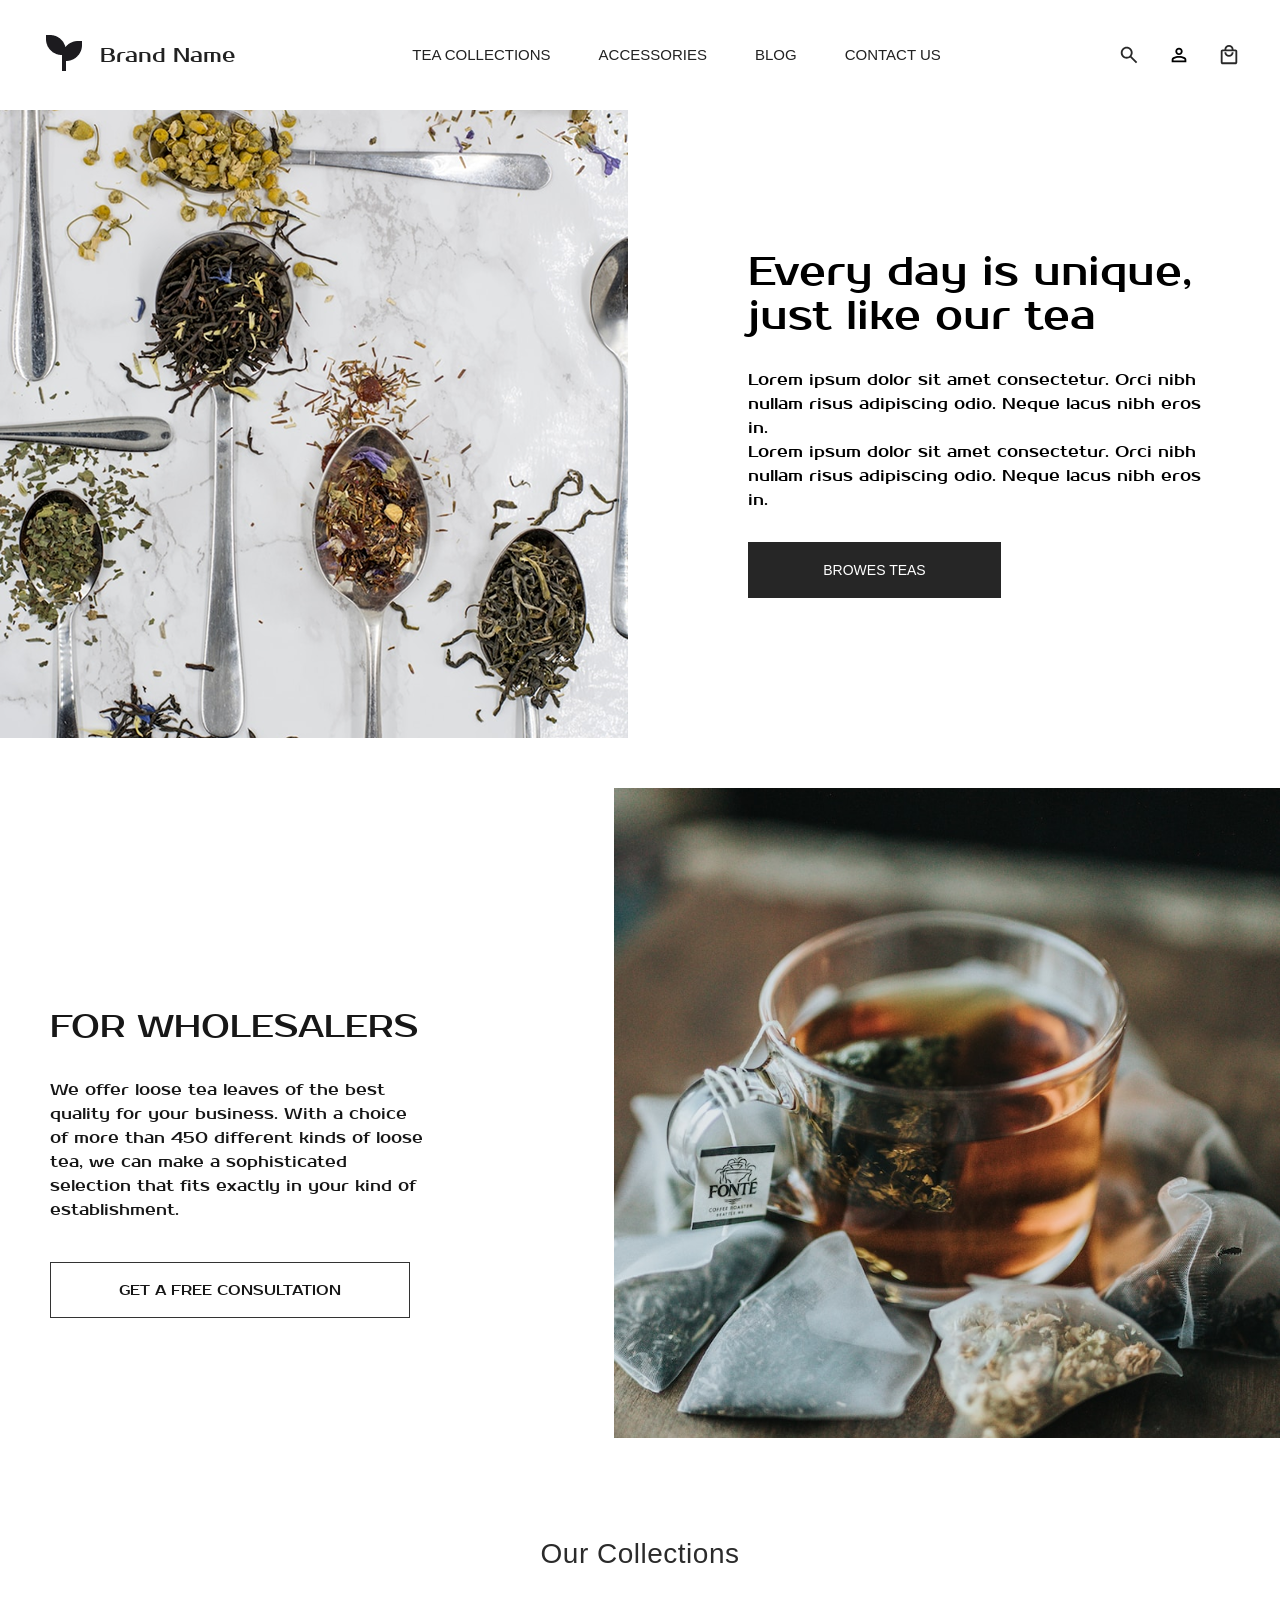
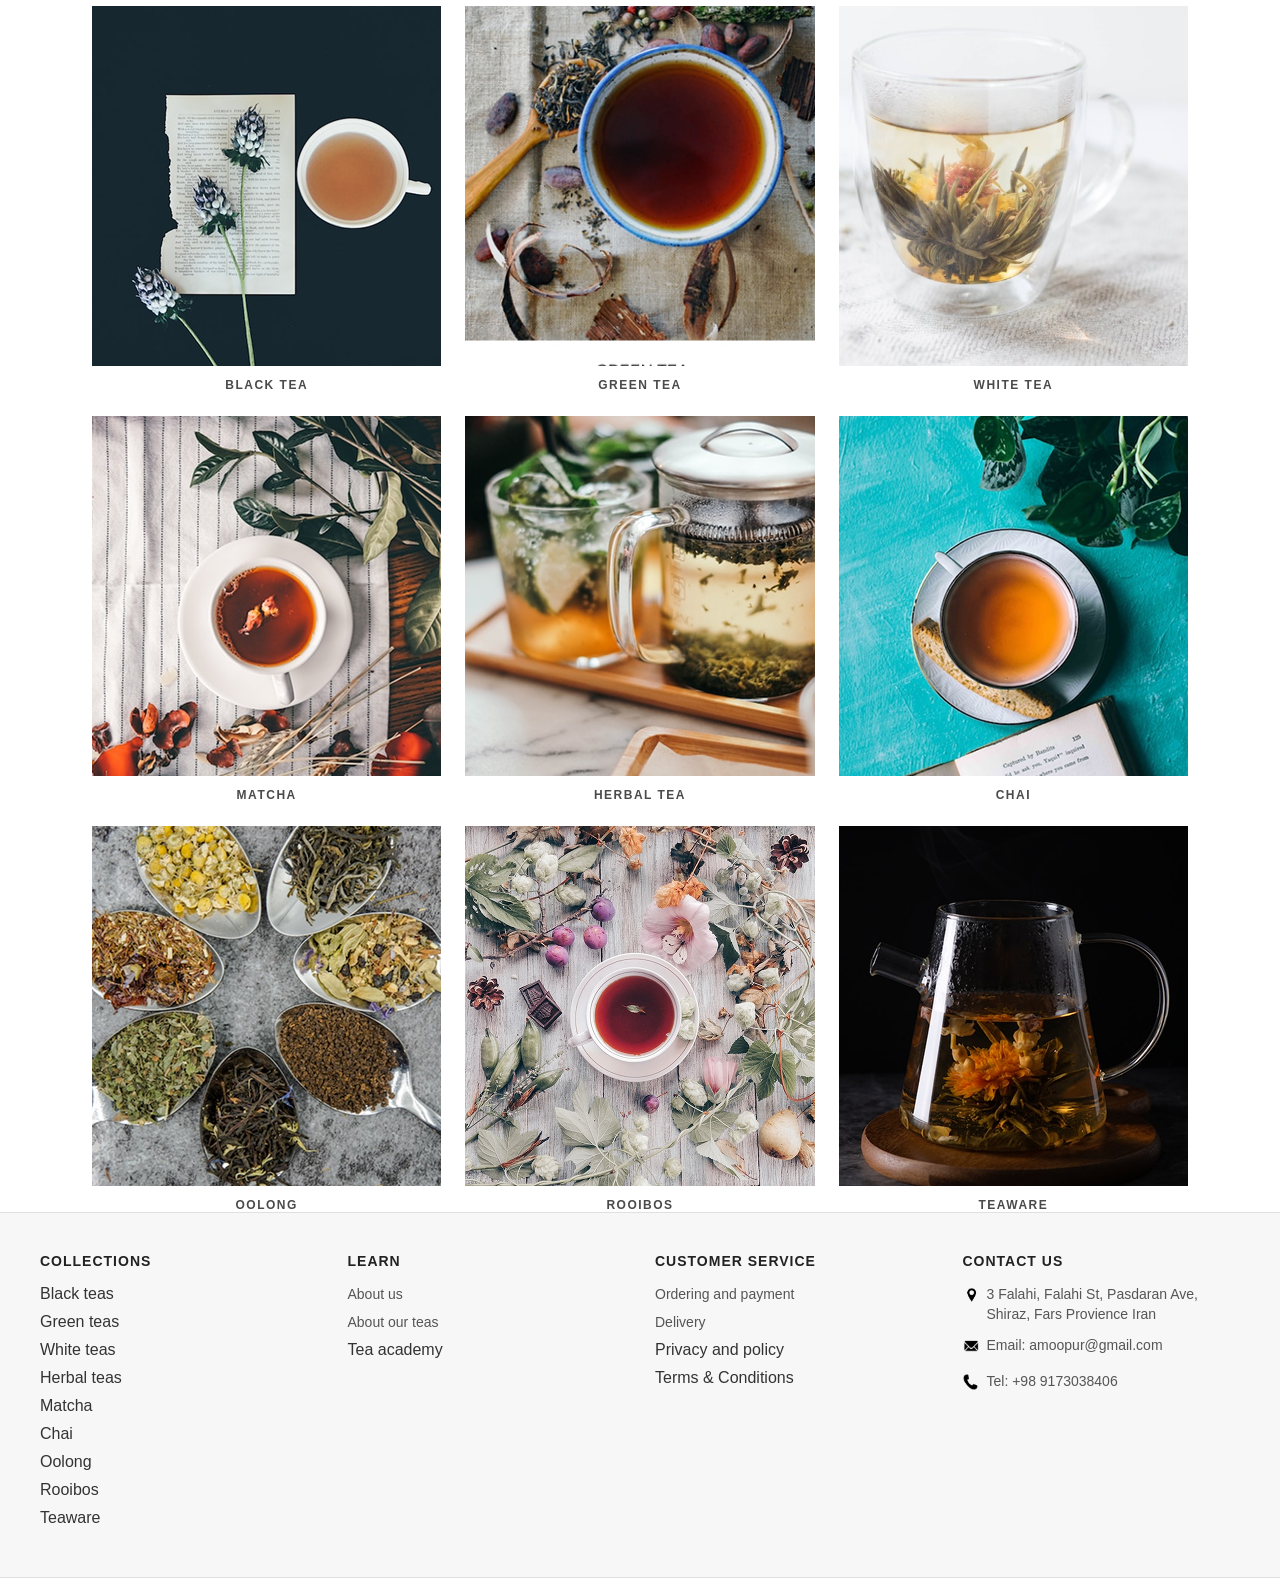
==== commit c1ab4225: "feat: add Our Collections section and remove unused collections CSS" ====
--- a/index.html
+++ b/index.html
@@ -1,246 +1,265 @@
-
-<!DOCTYPE html>
+<!doctype html>
 <html lang="en">
-
-<head>
-    <meta charset="UTF-8">
-    <meta name="viewport" content="width=device-width, initial-scale=1.0">
-    <meta name="description" content="Tea Brand Web Site">
+  <head>
+    <meta charset="UTF-8" />
+    <meta name="viewport" content="width=device-width, initial-scale=1.0" />
+    <meta name="description" content="Tea Brand  Web Site " />
     <title>Tea Brand</title>
-    <link rel="icon" href="./favicon.png">
-    
-    <link href="https://fonts.googleapis.com/css2?family=Montserrat:wght@400;500;600;700&family=Prosto+One&display=swap" rel="stylesheet">
-    
-  
-    <link rel="stylesheet" href="css/style.css">
-    <link rel="preconnect" href="https://fonts.googleapis.com">
-<link rel="preconnect" href="https://fonts.gstatic.com" crossorigin>
-
-<link href="https://fonts.googleapis.com/css2?family=Prosto+One&display=swap" rel="stylesheet">
-    <link rel="stylesheet" href="./css/style.css">
-</head>
-
-<body>
-
+    <link rel="icon" href="./favicon.png" />
+    <link rel="preconnect" href="https://fonts.googleapis.com" />
+    <link rel="preconnect" href="https://fonts.gstatic.com" crossorigin />
+
+    <link
+      href="https://fonts.googleapis.com/css2?family=Prosto+One&display=swap"
+      rel="stylesheet"
+    />
+    <link rel="stylesheet" href="./css/style.css" />
+  </head>
+
+  <body>
     <header>
-        <nav class="navbar">
-            <div class="Logo">
-              <a href="index.html">
-                <img src="./images/header_image/logo.png" height="48" width="48" alt="logo image">
-                
-              </a> 
-              <h1>Brand Name</h1> 
-            </div>
-            <ul class="links" >
-                <li><a href="./pages/collections.html" target="_self">TEA COLLECTIONS</a></li>
-                <li><a href="./pages/product.html" target="_self">ACCESSORIES</a></li>
-                <li><a href="#" target="_self">BLOG</a></li>
-                <li><a href="#contact" target="_self">CONTACT US</a></li>
-            </ul>
-
-            <div class="icons">
-
-                <a href="#"> 
-                    <img src="./images/header_image/Search.svg" alt="Search Icon">
-                </a>
-                <a href="./pages/account_page.html" target="_self">
-                    <img src="./images/header_image/Person.svg" alt="Person Icon">
-                </a>
-                <a href="./pages/bag.html" target="_self">
-                    <img src="./images/header_image/bag.svg" alt="Bag Icon">
-                </a>
-
-            </div>
-        </nav>
+      <nav class="navbar">
+        <div class="Logo">
+          <a href="index.html">
+            <img
+              src="./images/header_image/logo.png"
+              height="48"
+              width="48"
+              alt="logo image"
+            />
+          </a>
+          <h1>Brand Name</h1>
+        </div>
+        <ul class="links">
+          <li>
+            <a href="./pages/collections.html" target="_self"
+              >TEA COLLECTIONS</a
+            >
+          </li>
+          <li><a href="./pages/product.html" target="_self">ACCESSORIES</a></li>
+          <li><a href="#" target="_self">BLOG</a></li>
+          <li><a href="#contact" target="_self">CONTACT US</a></li>
+        </ul>
+
+        <div class="icons">
+          <a href="#">
+            <img src="./images/header_image/Search.svg" alt="Search Icon" />
+          </a>
+          <a href="./pages/account_page.html" target="_self">
+            <img src="./images/header_image/Person.svg" alt="Person Icon" />
+          </a>
+          <a href="./pages/bag.html" target="_self">
+            <img src="./images/header_image/bag.svg" alt="Bag Icon" />
+          </a>
+        </div>
+      </nav>
     </header>
 
-<main class="main-content">
- <section class="product-details">
-      
-        <div class="breadcrumb">
-            HOME / COLLECTIONS / CHAI / CEYLON GINGER CINNAMON CHAI TEA
-        </div>
-
-        <div class="product-container">
-            
-            <div class="product-image">
-                <img src="Rectangle 49.png" alt="Ceylon Ginger Cinnamon Chai Tea">
-            </div>
-
-            <div class="product-info">
-                <h1 class="product-title">Ceylon Ginger Cinnamon<br>chai tea</h1>
-                <p class="product-description">A lovely warming Chai tea with ginger, cinnamon flavours.</p>
-
-                <div class="product-tags">
-                    <span>🌐 Origin: Iran</span>
-                    <span>🌿 Organic</span>
-                    <span>🌱 Vegan</span>
-                </div>
-
-              
-                <div class="product-price">€3.90</div>
-
-                <div class="product-variants">
-                    <span class="label">Variants</span>
-                    <div class="variant-buttons">
-                        
-                        <button type="button" class="variant-card active">
-                         <img src="Group 27 (5).svg" alt="">
-                            <span>50 g bag</span>
-                        </button>
-
-                        <button type="button" class="variant-card">
-                             <img src="Group 27 (4).svg" alt="">
-                            <span>100 g bag</span>
-                        </button>
-
-                        <button type="button" class="variant-card">
-                        <img src="Group (1).svg" alt="">
-                            <span>170 g bag</span>
-                        </button>
-
-                        <button type="button" class="variant-card">
-                           <img src="Group 27 (3).svg"alt="">
-                            <span>250 g bag</span>
-                        </button>
-
-                        <button type="button" class="variant-card">
-                             <img src="Group 27 (2).svg"alt="">
-                            <span>1 kg bag</span>
-                        </button>
-
-                        <button type="button" class="variant-card">
-                             <img src="Group 24.svg"alt="">
-                            <span>Sampler</span>
-                        </button>
-
-                    </div>
-                </div>
-
-                <div class="product-actions">
-                    <div class="quantity">
-                        <button type="button">-</button>
-                        <span>1</span>
-                        <button type="button">+</button>
-                    </div>
-                    <button type="button" class="add-to-bag">🛍️ ADD TO BAG</button>
-                </div>
-
-            </div>
-
-        </div>
-    </section>
-  <section class="hero-section">
-      <div class="hero-section-image">
-        <img src="images/hero-section/Main Image.png" alt="Tea">
+    <main class="main-content">
+      <section class="hero-section">
+        <div class="hero-section-image">
+          <img src="images/hero-section/Main Image.png" alt="Tea" />
+        </div>
+        <div class="hero-section-content">
+          <h1>Every day is unique, just like our tea</h1>
+          <div class="paragraphs">
+            <p>
+              Lorem ipsum dolor sit amet consectetur. Orci nibh nullam risus
+              adipiscing odio. Neque lacus nibh eros in.
+            </p>
+            <p>
+              Lorem ipsum dolor sit amet consectetur. Orci nibh nullam risus
+              adipiscing odio. Neque lacus nibh eros in.
+            </p>
+          </div>
+          <a href="pages/collections.html">BROWES TEAS</a>
+        </div>
+      </section>
+
+      <section class="wholesalers-section">
+        <div class="container">
+          <div class="wholesalers-content">
+            <h1 class="wholesalers-title">FOR WHOLESALERS</h1>
+
+            <p class="wholesalers-text">
+              We offer loose tea leaves of the best quality for your business.
+              With a choice of more than 450 different kinds of loose tea, we
+              can make a sophisticated selection that fits exactly in your kind
+              of establishment.
+            </p>
+
+            <button class="btn btn-secondary">GET A FREE CONSULTATION</button>
+          </div>
+
+          <div class="wholesalers-image">
+            <img
+              src="./images/Landing_page_images/wholesalersimg.jpg"
+              alt="A cup of fresh loose tea with tea bags"
+            />
+          </div>
+        </div>
+      </section>
+
+      <!-- Our Collections Section -->
+      <section class="Our-collections">
+        <div class="collections-container">
+          <h2 class="collections-title">Our Collections</h2>
+
+          <div class="collections-grid">
+            <!-- 1. Black Tea -->
+            <div class="collection-card">
+              <div class="card-image">
+                <img src="images/collection_page/BLACK.jpg" alt="Black Tea" />
+              </div>
+              <p class="card-title">BLACK TEA</p>
+            </div>
+
+            <!-- 2. Green Tea -->
+            <div class="collection-card">
+              <div class="card-image">
+                <img
+                  src="images/collection_page/GREEN TEA.jpg"
+                  alt="Green Tea"
+                />
+              </div>
+              <p class="card-title">GREEN TEA</p>
+            </div>
+
+            <!-- 3. White Tea -->
+            <div class="collection-card">
+              <div class="card-image">
+                <img
+                  src="images/collection_page/WHITE TEA.jpg"
+                  alt="White Tea"
+                />
+              </div>
+              <p class="card-title">WHITE TEA</p>
+            </div>
+
+            <!-- 4. Matcha -->
+            <div class="collection-card">
+              <div class="card-image">
+                <img src="images/collection_page/MATCHA.jpg" alt="Matcha" />
+              </div>
+              <p class="card-title">MATCHA</p>
+            </div>
+
+            <!-- 5. Herbal Tea -->
+            <div class="collection-card">
+              <div class="card-image">
+                <img
+                  src="images/collection_page/HERBAL TEA.jpg"
+                  alt="Herbal Tea"
+                />
+              </div>
+              <p class="card-title">HERBAL TEA</p>
+            </div>
+
+            <!-- 6. Chai -->
+            <div class="collection-card">
+              <div class="card-image">
+                <img src="images/collection_page/CHAI.jpg" alt="Chai" />
+              </div>
+              <p class="card-title">CHAI</p>
+            </div>
+
+            <!-- 7. Oolong -->
+            <div class="collection-card">
+              <div class="card-image">
+                <img src="images/collection_page/OOLONG.jpg" alt="Oolong" />
+              </div>
+              <p class="card-title">OOLONG</p>
+            </div>
+
+            <!-- 8. Rooibos -->
+            <div class="collection-card">
+              <div class="card-image">
+                <img src="images/collection_page/ROOIBOS.jpg" alt="Rooibos" />
+              </div>
+              <p class="card-title">ROOIBOS</p>
+            </div>
+
+            <!-- 9. Teaware -->
+            <div class="collection-card">
+              <div class="card-image">
+                <img src="images/collection_page/TEAWARE.jpg" alt="Teaware" />
+              </div>
+              <p class="card-title">TEAWARE</p>
+            </div>
+          </div>
+        </div>
+      </section>
+    </main>
+
+    <footer class="footer">
+      <div class="footer-container">
+        <div class="footer-column">
+          <h3 class="footer-title">COLLECTIONS</h3>
+          <ul class="footer-list">
+            <li>Black teas</li>
+            <li>Green teas</li>
+            <li>White teas</li>
+            <li>Herbal teas</li>
+            <li>Matcha</li>
+            <li>Chai</li>
+            <li>Oolong</li>
+            <li>Rooibos</li>
+            <li>Teaware</li>
+          </ul>
+        </div>
+
+        <div class="footer-column">
+          <h3 class="footer-title">LEARN</h3>
+          <ul class="footer-list">
+            <li><a href="#">About us</a></li>
+            <li><a href="#">About our teas</a></li>
+            <li>Tea academy</li>
+          </ul>
+        </div>
+
+        <div class="footer-column">
+          <h3 class="footer-title">CUSTOMER SERVICE</h3>
+          <ul class="footer-list">
+            <li><a href="pages/payment.html">Ordering and payment</a></li>
+            <li><a href="pages/delivery.html">Delivery</a></li>
+            <li>Privacy and policy</li>
+            <li>Terms & Conditions</li>
+          </ul>
+        </div>
+
+        <div class="footer-column">
+          <h3 class="footer-title">CONTACT US</h3>
+          <div id="contact" class="contact-info">
+            <p>
+              <span class="icon"
+                ><img
+                  src="images/footer_images/location_icon.png"
+                  alt="location Icon"
+                  class="icon-image"
+              /></span>
+              3 Falahi, Falahi St, Pasdaran Ave, Shiraz, Fars Provience Iran
+            </p>
+            <p>
+              <span class="icon"
+                ><img
+                  src="images/footer_images/email_icon.png"
+                  alt="Emai Icon"
+                  class="icon-image"
+              /></span>
+              Email: amoopur@gmail.com
+            </p>
+            <p>
+              <span class="icon"
+                ><img
+                  src="images/footer_images/phone_icon.png"
+                  alt="Phone Icon"
+                  class="icon-image"
+              /></span>
+              Tel: +98 9173038406
+            </p>
+          </div>
+        </div>
       </div>
-      <div class="hero-section-content">
-        <h1>Every day is unique, just like our tea</h1>
-        <div class="paragraphs">
-          <p>Lorem ipsum dolor sit amet consectetur. Orci nibh nullam risus adipiscing odio. Neque lacus nibh eros in.</p>
-          <p>Lorem ipsum dolor sit amet consectetur. Orci nibh nullam risus adipiscing odio. Neque lacus nibh eros in.</p>
-        </div>
-        <a href="pages/collections.html">BROWES TEAS</a>
-      </div>
-    </section>
-    
-<section class="wholesalers-section">
-
-
-    <div class="container">
-
-        <div class="wholesalers-content">
-
-            <h1 class="wholesalers-title">
-                FOR WHOLESALERS
-            </h1>
-
-            <p class="wholesalers-text">
-                We offer loose tea leaves of the best quality for your business.
-                With a choice of more than 450 different kinds of loose tea,
-                we can make a sophisticated selection that fits exactly in
-                your kind of establishment.
-            </p>
-
-            <button class="btn btn-secondary">
-                GET A FREE CONSULTATION
-            </button>
-
-        </div>
-
-        <div class="wholesalers-image">
-
-            <img
-                src="./images/Landing_page_images/wholesalersimg.jpg"
-                alt="A cup of fresh loose tea with tea bags"
-            >
-
-        </div>
-
-    </div>
-
->>>>>>> 0c6d423d67ff798324047191fe4c6d8f1223c819
-</section>
-</main>
-<!-- نهاية القسم الخاص ب عبدالله بافضل -->
- 
- <footer class="footer">
-  <div class="footer-container">
-    <div class="footer-column">
-      <h3 class="footer-title">COLLECTIONS</h3>
-      <ul class="footer-list">
-        <li>Black teas</li>
-        <li>Green teas</li>
-        <li>White teas</li>
-        <li>Herbal teas</li>
-        <li>Matcha</li>
-        <li>Chai</li>
-        <li>Oolong</li>
-        <li>Rooibos</li>
-        <li>Teaware</li>
-      </ul>
-    </div>
-
-    <div class="footer-column">
-      <h3 class="footer-title">LEARN</h3>
-      <ul class="footer-list">
-        <li><a href="#">About us</a></li>
-        <li><a href="#">About our teas</a></li>
-        <li>Tea academy</li>
-      </ul>
-    </div>
-
-    <div class="footer-column">
-      <h3 class="footer-title">CUSTOMER SERVICE</h3>
-      <ul class="footer-list">
-        <li><a href="pages/payment.html">Ordering and payment</a></li>
-        <li><a href="pages/delivery.html">Delivery</a></li>
-        <li>Privacy and policy</li>
-        <li>Terms & Conditions</li>
-      </ul>
-    </div>
-
-    <div class="footer-column">
-      <h3 class="footer-title">CONTACT US</h3>
-      <div id="contact" class="contact-info">
-        <p>
-          <span class="icon"><img src="images/footer_images/location_icon.png" alt="location Icon" class="icon-image"></span>
-          3 Falahi, Falahi St, Pasdaran Ave, Shiraz, Fars Provience Iran
-        </p>
-        <p>
-          <span class="icon"><img src="images/footer_images/email_icon.png" alt="Emai Icon" class="icon-image"></span>
-          Email: amoopur@gmail.com
-        </p>
-        <p>
-          <span class="icon"><img src="images/footer_images/phone_icon.png" alt="Phone Icon" class="icon-image"></span>
-          Tel: +98 9173038406
-        </p>
-      </div>
-    </div>
-
-  </div>
-</footer>
-
-</body>
-
-</html>+    </footer>
+  </body>
+</html>
--- a/css/style.css
+++ b/css/style.css
@@ -1,217 +1,3 @@
-/*  بداية القسم الخاص بماريا عيشان*/
-@import url('https://fonts.googleapis.com/css2?family=Montserrat:wght@400;500;600;700&display=swap');
-@import url('https://fonts.googleapis.com/css2?family=Prosto+One&display=swap');
-
-body {
-    margin: 0;
-    padding: 0;
-    font-family: 'Montserrat', sans-serif;
-    background-color: #fcfcfc;
-}
-
-.product-details {
-    width: 1126px;
-    height: 507px;
-    max-width: 95%;
-    margin: 111px auto 40px auto; /* Margin-top = 111px */
-    box-sizing: border-box;
-}
-
-.breadcrumb {
-    font-size: 12px;
-    color: #888;
-    letter-spacing: 0.5px;
-    margin-bottom: 24px;
-}
-
-.product-container {
-    display: flex;
-    gap: 96px; 
-    align-items: flex-start;
-}
-
-.product-image {
-    width: 465px;
-    height: 507px;
-}
-
-.product-image img {
-    width: 100%;
-    max-width: 480px;
-    height: 507px;
-    object-fit: cover;
-    border-radius: 4px;
-    display: block;
-}
-
-.product-info {
-    flex: 1;
-    display: flex;
-    flex-direction: column;
-    gap: 16px;
-}
-
-.product-title {
-    font-size: 36px;
-    font-weight: 400;
-    font-family: 'Prosto One', sans-serif;
-    color: #111;
-    margin: 0;
-    line-height: 44px;
-    letter-spacing: 0%;
-}
-
-.product-description {
-    font-size: 14px;
-    color: #666;
-    margin: 0;
-    line-height: 1.5;
-}
-
-.product-tags {
-    display: flex;
-    gap: 20px;
-    font-size: 13px;
-    color: #444;
-}
-
-.product-price {
-    font-size: 36px;
-    font-family:'Prosto One', sans-serif; 
-    font-weight: 400;
-    line-height: 44px;
-    letter-spacing: 0%;
-    color: #282828;
-}
-
-.product-variants .label {
-    display: block;
-    font-size: 14px;
-    color: #666;
-    /* margin-bottom: 8px; */
-    font-family: Montserrat;
-}
-
-.variant-buttons {
-    display: flex;
-    height: 123px;
-
-    width:574px ;
-    padding: 10px 0px;
-    gap:40px;
-    align-items: center;
-    flex-wrap: wrap;
-}
-
-.variant-card {
-    display: flex;
-    flex-direction: column;
-    align-items: center;
-    justify-content: center;
-    width: 60px;
-    height: 70px;
-    border: none;
-    background-color: #FFFFFF;
-    border-radius: 4px;
-    padding: 4px;
-    cursor: pointer;
-    transition: all 0.2s ease;
-}
-
-.variant-card svg {
-    margin-bottom: 4px;
-}
-
-.variant-card span {
-    font-size: 14px;
-    color: #282828;
-    font-weight:400;
-    line-height: 20px;
-    letter-spacing: 0.25px;
-    font-family: 'Montserrat', sans-serif;
-    white-space: nowrap;
-}
-
-.variant-card.active {
-}
-
-.variant-card.active span {
-    color: #000;
-    font-size: 14px;
-    font-weight: 400;
-}
-
-.product-actions {
-    display: flex;
-    /* gap: 23px; */
-
-    width:383 ;
-    height:56 ;
-    align-items: center;
-    margin-top: 8px;
-    flex-direction: row;
-}
-
-.quantity {
-    display: flex;
-    align-items: center;
-    border: none;
-    padding: 6px 14px;
-    gap: 14px;
-}
-
-.quantity button {
-    border: none;
-    background: transparent;
-    cursor: pointer;
-    font-size: 16px;
-    color: #333;
-}
-
-.quantity span {
-    font-size: 14px;
-    font-weight: 600;
-}
-
-.add-to-bag {
-    display: flex;
-    flex-direction: row;
-    align-items: center;
-    justify-content: center;
-    width: 264px;
-    height: 56px;
-    padding: 10px 24px 10px 16px;
-    gap: 8px;
-    background-color: #282828;
-    color: #ffffff;
-    border: none;
-    border-radius: 4px;
-    font-weight: 700;
-    font-size: 13px;
-    cursor: pointer;
-    box-sizing: border-box;
-}
-
-.add-to-bag:hover {
-    background-color: #1c1c1c;
-}
-.add-to-bag {
-  
-    background-color: #282828;
-    color: #ffffff;
-    padding: 10px 24px 10px 16px;
-    border: none;
-    border-radius: 4px;
-    font-weight: 700;
-    font-size: 13px;
-    cursor: pointer;
-}
-
-.add-to-bag:hover {
-    background-color: #1c2636;
-}
-
-/*   نهاية القسم الخاص بماريا عيشان*/
 * {
   margin: 0;
   padding: 0;
@@ -334,7 +120,7 @@
 }
 /*   نهاية القسم الخاص بمحمد بلحول */
 
-/* بدية القسم الخاص ب عبدالرحمن بن بدر */
+/* بداية القسم الخاص ب عبدالرحمن بن بدر */
 
 /* Hero section */
 
@@ -579,8 +365,6 @@
 /*   نهاية القسم الخاص بالشيماء بكير */
 
 /*  بداية القسم الخاص ب امنية */
-
-
 
 .checkout-bag-section {
   max-width: 1100px;
@@ -759,85 +543,82 @@
 }
 /*   نهاية القسم الخاص ب امنية */
 
-/*   بداية القسم الخاص ب عبدالله بافضل */
-
-.products-section {
-  width: 840px;
-  margin-left: 350px;
-  margin-top: 534px;
-  height: 1221px;
-}
-.products-header {
-  display: flex;
-  justify-content: flex-end; 
-  margin-bottom: 24px;
-}
-
-.sort-form {
+/*  بداية القسم الخاص ب مليون */
+
+.our-collections {
+  width: 100%;
+  padding: 60px 0;
+  background-color: #ffffff;
+}
+
+.collections-container {
+  max-width: 1128px;
+  margin: 0 auto;
+  padding: 0 16px;
+}
+
+.collections-title {
+  text-align: center;
+  font-size: 28px;
   font-weight: 500;
-  display: flex;
-  flex-flow: HORIZONTAL;
-  width: 126px;
-  height: 24px;
-  align-items: center;
-  gap: 30px;
-  font-family: Montserrat;
-  font-size: 16px;
-  letter-spacing: 0.15px;
-  line-height: 24px;
-  color: #282828;
-}
-
-.sort-form select {
-      padding-left: 364px;
-
-  border: 1px solid #ccc;
-  padding: 4px 8px;
-  background-color: transparent;
+  color: #2b2b2b;
+  margin-bottom: 36px;
+  letter-spacing: 0.5px;
+}
+
+.collections-grid {
+  display: grid;
+  grid-template-columns: repeat(3, 1fr);
+  gap: 24px;
+}
+
+.collection-card {
+  display: flex;
+  flex-direction: column;
+  align-items: center;
   cursor: pointer;
-}
-.products-grid {
-  padding-right: 600px;
-
-  width: 840px;
-  height: 1,158px;
-  display: grid;
-  grid-template-columns: repeat(3, 1fr); 
-  gap: 48px; 
-}
-.product-card {
-  display:block;
-  flex-direction: column;
-  text-align: center;
-  width: 264px;
-  height: 354px;
-}
-.product-image-holder {
-  margin: 0 0 16px 0;
-  background-color: #f5f5f5;
-}
-
-.product-image-holder img {
-  width:264px;
-  height: 264px;
+  transition: transform 0.2s ease-in-out;
+}
+
+.collection-card:hover {
+  transform: translateY(-4px);
+}
+
+.card-image {
+  width: 100%;
+  height: 360px;
+  overflow: hidden;
+  background-color: #f8f8f8;
+}
+
+.card-image img {
+  width: 100%;
+  height: 100%;
+  object-fit: cover;
   display: block;
-  object-fit: cover;
-}
-
-.product-title {
-  font-size: 14px;
-  font-weight: 400;
-  margin: 0 0 8px 0;
-}
-
-.product-title a {
-  text-decoration: none;
-  color: #222;
-}
-
-.product-price {
-  font-size: 13px;
-  color: #555;
-  margin: 0;
-}
-/*   نهاية القسم الخاص ب عبدالله بافضل */
+}
+
+.card-title {
+  margin-top: 12px;
+  font-size: 12px;
+  font-weight: 600;
+  letter-spacing: 1.5px;
+  color: #4a4a4a;
+  text-transform: uppercase;
+}
+
+/* التجاوب مع الشاشات الصغيرة (Responsive) */
+@media (max-width: 900px) {
+  .collections-grid {
+    grid-template-columns: repeat(2, 1fr);
+  }
+}
+
+@media (max-width: 576px) {
+  .collections-grid {
+    grid-template-columns: 1fr;
+  }
+  .card-image {
+    height: 280px;
+  }
+} /* نهاية القسم الخاص ب مليون */
